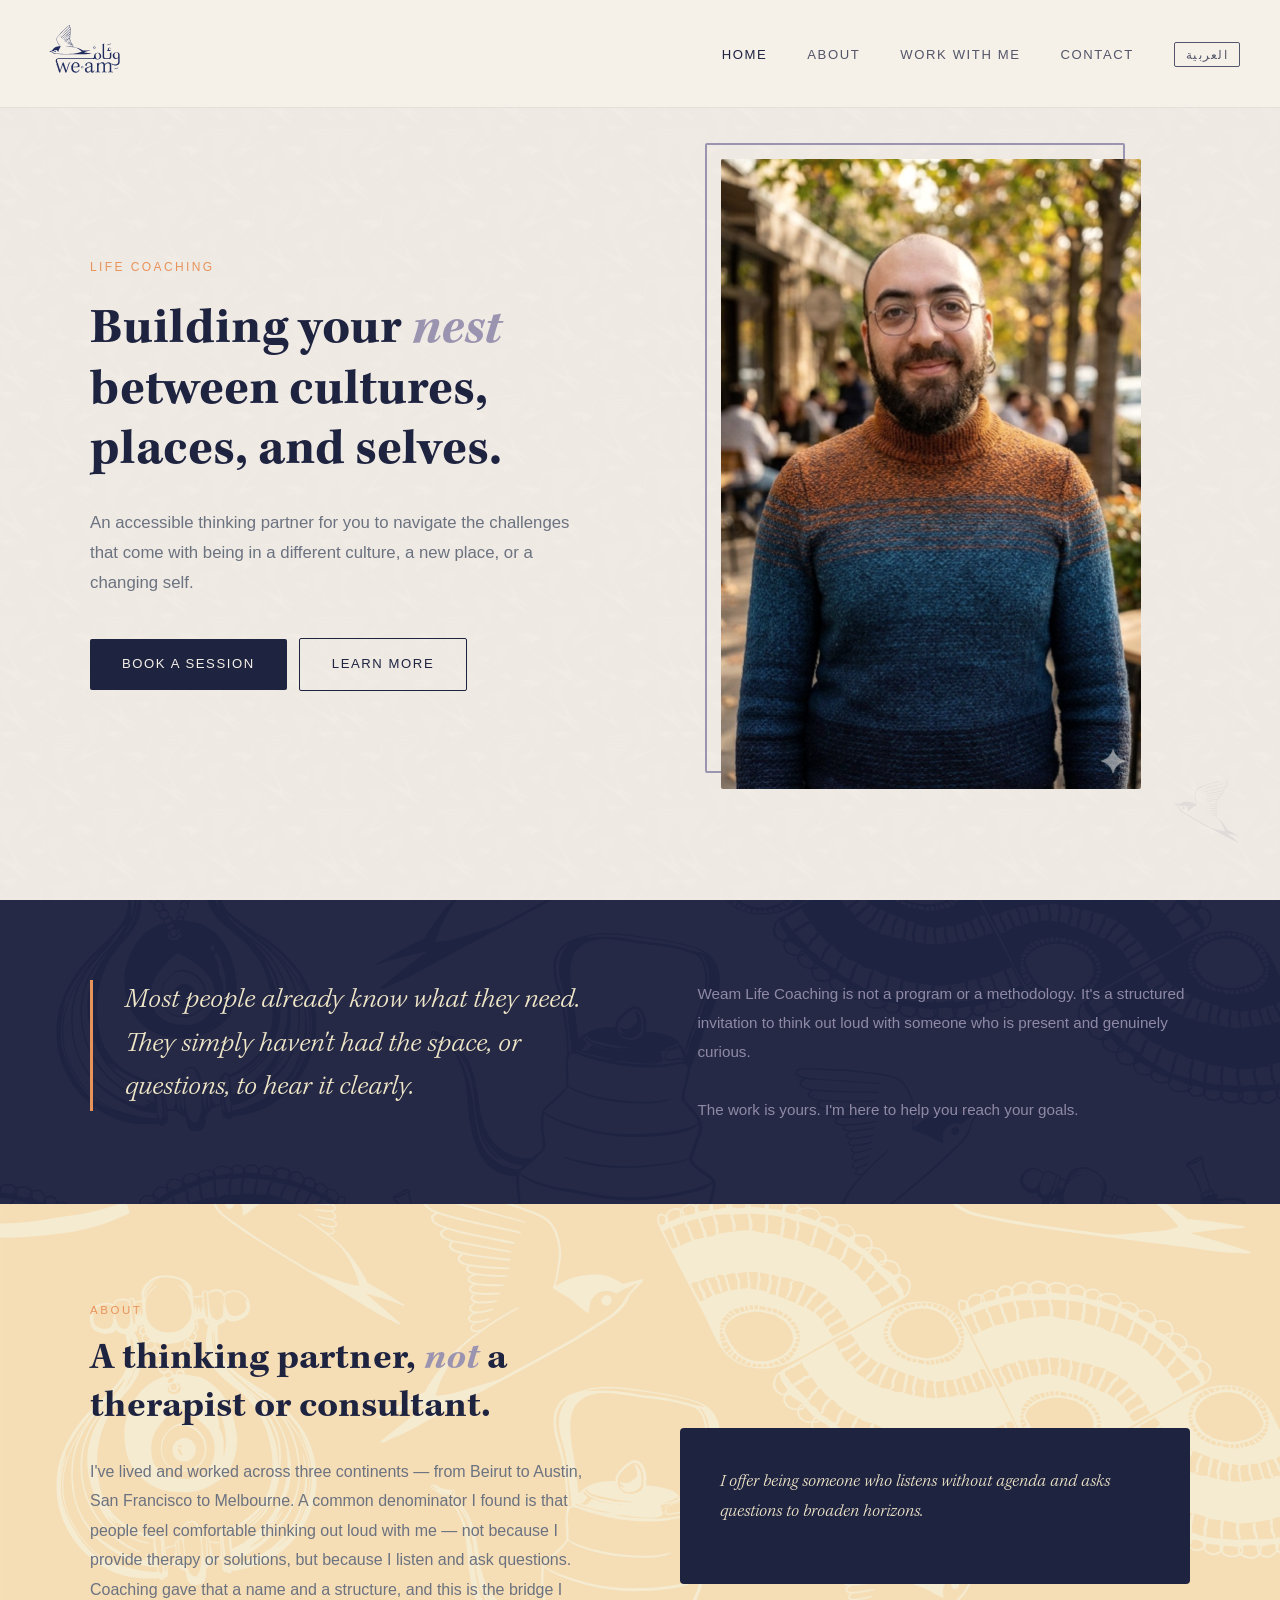
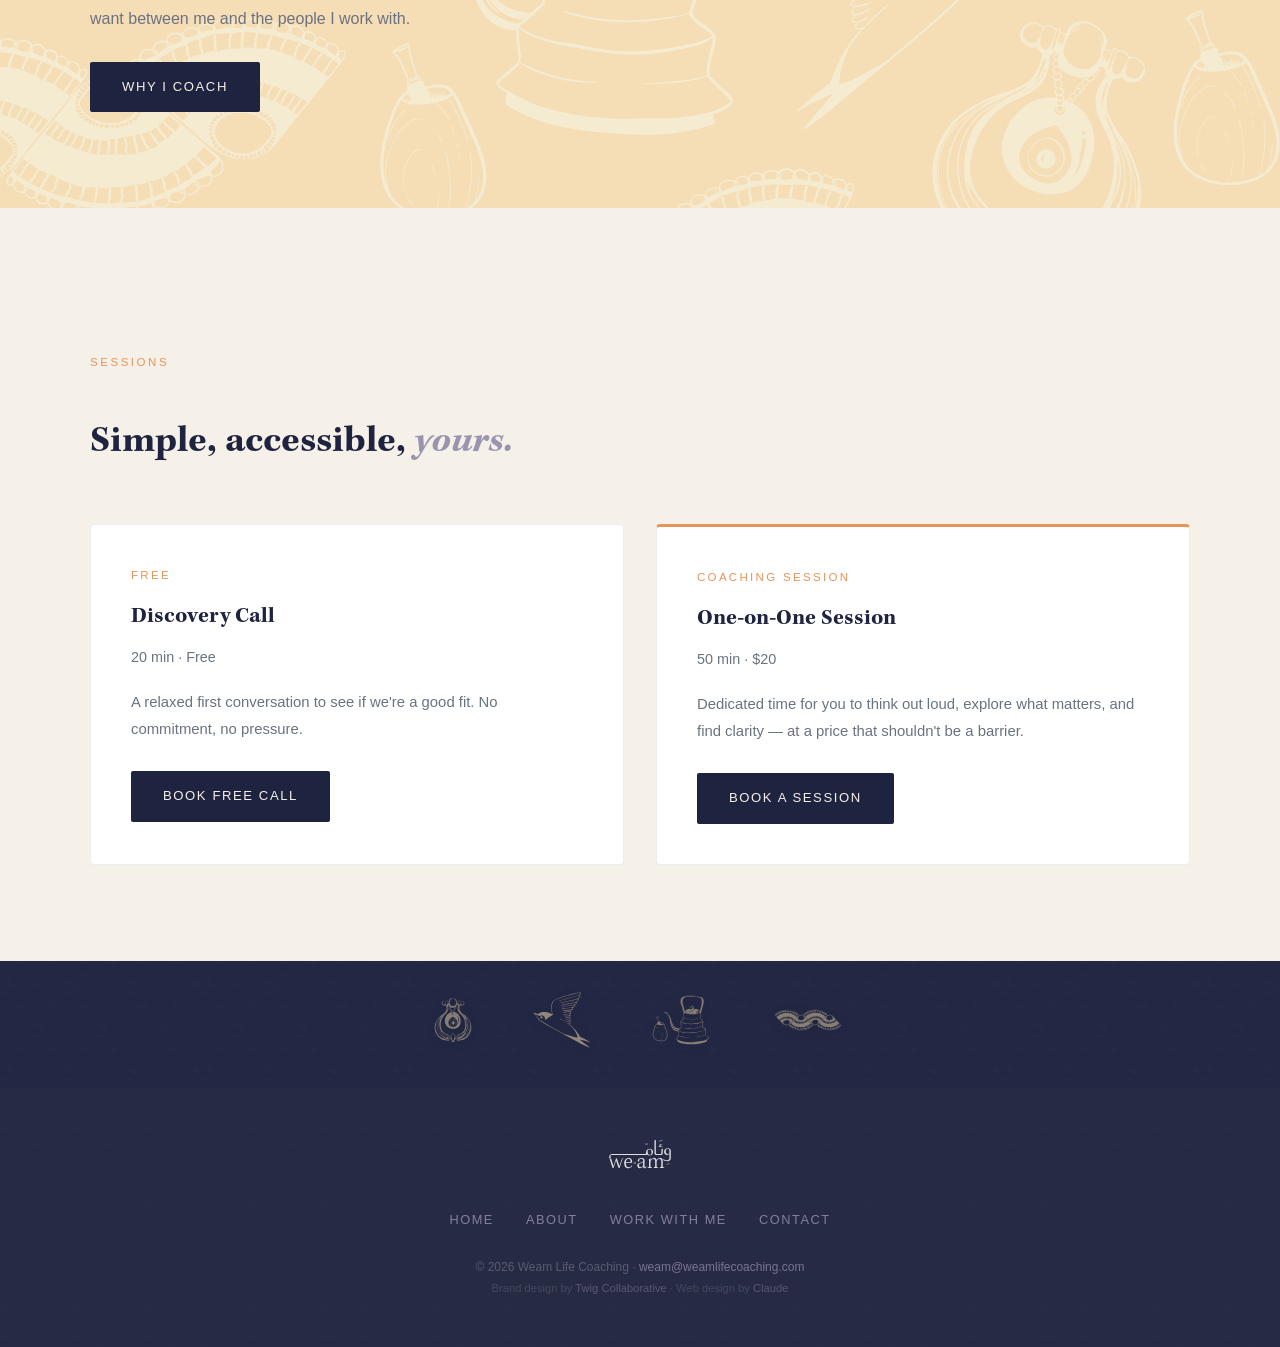
==== index.html @ 64ffa63b "Update index.html" ====
<!DOCTYPE html>
<html lang="en">
<head>
  <meta charset="UTF-8" />
  <meta name="viewport" content="width=device-width, initial-scale=1.0" />
  <title>Weam Life Coaching — وِئَام للتّدريب الحياتي</title>
  <meta name="description" content="An accessible thinking partner for people reaching within for home and harmony — between cultures, places, and selves." />
  <link rel="stylesheet" href="style.css" />
  <link rel="icon" type="image/svg+xml" href="assets/Logo_Mark_Light.svg">
</head>
<body>

<nav>
  <a class="nav-logo" href="index.html">
    <img src="assets/Primary_Logo_Dark.svg" alt="Weam Life Coaching" style="height:60px;">
  </a>
  <ul class="nav-links" id="navLinks">
    <li><a href="index.html" class="active"><span data-en>Home</span><span data-ar>الرئيسية</span></a></li>
    <li><a href="about.html"><span data-en>About</span><span data-ar>عني</span></a></li>
    <li><a href="work-with-me.html"><span data-en>Work With Me</span><span data-ar>اشتغل معي</span></a></li>
    <li><a href="contact.html"><span data-en>Contact</span><span data-ar>تواصل</span></a></li>
    <li><button class="lang-toggle" id="langToggle">العربية</button></li>
  </ul>
  <button class="hamburger" id="hamburger" aria-label="Menu">
    <span></span><span></span><span></span>
  </button>
</nav>

<!-- HERO -->
<section class="hero" style="position:relative;">
  <div style="position:absolute;inset:0;background-image:url('assets/Swallow_Pattern.svg');background-size:340px;background-repeat:repeat;opacity:0.045;pointer-events:none;z-index:0;"></div>
  <div class="hero-inner" style="position:relative;z-index:1;">
    <div class="hero-text">
      <p class="hero-eyebrow fade-up"><span data-en>Life Coaching</span><span data-ar>تدريب حياتي</span></p>
      <h1 class="hero-title fade-up">
        <span data-en>Building your <em>nest</em><br>between cultures,<br>places, and selves.</span>
        <span data-ar style="font-family:'GE Elegant',serif;line-height:1.5;">لتلاقي <em>حالك</em><br>ضمن ثقافة جديدة،<br>مكان جديد، أو تشكيل<br>داخلي جديد.</span>
      </h1>
      <p class="hero-tagline fade-up">
        <span data-en>An accessible thinking partner for you to navigate the challenges that come with being in a different culture, a new place, or a changing self.</span>
        <span data-ar style="font-family:'GE Elegant',serif;direction:rtl;">زميل تفكير قريب ومتاح كرمال توصل للإستقرار والإنسجام مع ثقافات، أماكن، أو تشكيلات مختلفة من حالك.</span>
      </p>
      <div class="fade-up">
        <div class="hero-btn-group">
          <a href="work-with-me.html" class="btn btn-primary"><span data-en>Book a Session</span><span data-ar>احجز جلسة</span></a>
          <a href="about.html" class="btn btn-secondary"><span data-en>Learn More</span><span data-ar>اعرف أكثر</span></a>
        </div>
      </div>
    </div>
    <div class="hero-image fade-up">
      <div class="hero-image-frame">
        <img src="images/weam.png" alt="Wiam Al Awar" />
      </div>
    </div>
  </div>
  <div class="hero-ornament"><img src="assets/Logo_Mark_Dark.svg" alt="" style="height:80px;opacity:0.12;"></div>
</section>

<!-- PHILOSOPHY -->
<section class="philosophy" style="position:relative;overflow:hidden;">
  <div style="position:absolute;inset:0;background-image:url('assets/Dark_Pattern.svg');background-size:cover;background-position:center;opacity:0.06;pointer-events:none;z-index:0;"></div>
  <div class="section-inner" style="position:relative;z-index:1;">
    <blockquote class="philosophy-quote" id="philQuote">
      <span data-en>Most people already know what they need. They simply haven't had the space, or questions, to hear it clearly.</span>
      <span data-ar class="philosophy-quote-ar" style="font-family:'GE Elegant',serif;">معظم الناس عارفين شو بدّن. بس ما لاقوا المساحة أو الأسئلة ليسمعوا حالن بوضوح.</span>
    </blockquote>
    <div class="philosophy-body">
      <p><span data-en>Weam Life Coaching is not a program or a methodology. It's a structured invitation to think out loud with someone who is present and genuinely curious.</span><span data-ar style="font-family:'GE Elegant',serif;direction:rtl;">وئام للتّدريب الحياتي مش برنامج معيّن أو منهجيّة. هو فرصة ودعوة منظّمة للتفكير بصوت عالي مع حدا حاضر وعندو فضول يستكشف معك.</span></p>
      <br>
      <p><span data-en>The work is yours. I'm here to help you reach your goals.</span><span data-ar style="font-family:'GE Elegant',serif;direction:rtl;">الشغل شغلك. انا بساعدك تحقّقو.</span></p>
    </div>
  </div>
</section>



<!-- ABOUT PREVIEW -->
<section class="about-preview" style="position:relative;overflow:hidden;"><div style="position:absolute;inset:0;background-image:url('assets/Light_Pattern.svg');background-size:cover;background-position:center;opacity:0.35;pointer-events:none;z-index:0;"></div>
  <div class="section-inner" style="position:relative;z-index:1;">
    <div>
      <span class="section-label"><span data-en>About</span><span data-ar>عنّي</span></span>
      <h2 class="section-title"><span data-en>A thinking partner, <em>not</em> a therapist or consultant.</span><span data-ar style="font-family:'GE Elegant',serif;">زميل تفكير، <em>مش</em> معالج ولا مستشار.</span></h2>
      <p class="section-body">
        <span data-en>I've lived and worked across three continents — from Beirut to Austin, San Francisco to Melbourne. A common denominator I found is that people feel comfortable thinking out loud with me — not because I provide therapy or solutions, but because I listen and ask questions. Coaching gave that a name and a structure, and this is the bridge I want between me and the people I work with.</span>
        <span data-ar style="font-family:'GE Elegant',serif;direction:rtl;">عشت واشتغلت على تلات قارّات — من بيروت لأوستن، ومن سان فرانسيسكو لملبورن. القاسم المشترك اللي لقيتو هو إنو الناس بترتاح تفكّر بصوت عالي معي — مش لأنّي بقدّم علاج أو حلول، بس لأنّي بسمع وبسأل أسئلة ممكن تساعد. التّدريب الحياتي أعطى لهيدا الشّي اسم وهيكل، وهيدا هو الجسر اللي بدّي يكون بيني وبين الناس اللي بشتغل معن.</span>
      </p>
      <br>
      <a href="about.html" class="btn btn-primary"><span data-en>Why I Coach</span><span data-ar>ليش صرت مدرّب حياة</span></a>
    </div>
    <div style="position:relative;">
      <div style="background:var(--ink);border-radius:4px;padding:2.5rem;color:var(--chalk);">
        <p style="font-family:'Kepler Std',serif;font-size:1.1rem;font-style:italic;color:var(--limestone);line-height:1.7;margin-bottom:1rem;">
          <span data-en>I offer being someone who listens without agenda and asks questions to broaden horizons.</span>
          <span data-ar style="font-family:'GE Elegant',serif;direction:rtl;">اللي بقدمو هو الإستماع بدون اجندة مع مجموعة أسئلة حتّى تساعد.</span>
        </p>
        
      </div>
    </div>
  </div>
</section>

<!-- SESSIONS PREVIEW -->
<section class="sessions-preview">
  <div class="section-inner">
    <span class="section-label" style="grid-column:1/-1"><span data-en>Sessions</span><span data-ar>الجلسات</span></span>
    <h2 class="section-title" style="grid-column:1/-1"><span data-en>Simple, accessible, <em>yours.</em></span><span data-ar style="font-family:'GE Elegant',serif;">بسيطة، متاحة، <em>إلك.</em></span></h2>
    <div class="session-card">
      <p class="session-card-label"><span data-en>Free</span><span data-ar>جلسة مجّانيّة</span></p>
      <h3 class="session-card-title"><span data-en>Discovery Call</span><span data-ar>مكالمة استكشاف</span></h3>
      <p class="session-card-price"><span data-en>20 min · Free</span><span data-ar>٢٠ دقيقة · مجّانيّة</span></p>
      <p class="session-card-body"><span data-en>A relaxed first conversation to see if we're a good fit. No commitment, no pressure.</span><span data-ar style="font-family:'GE Elegant',serif;direction:rtl;">لقاء أوّل خفيف لنشوف إذا كنّا متوافقين. من دون إلتزام، ولا ضغط.</span></p>
      <a href="https://calendly.com/weamlifecoaching/discovery-call" target="_blank" class="btn btn-primary"><span data-en>Book Free Call</span><span data-ar>احجز مجاناً</span></a>
    </div>
    <div class="session-card" style="border-top:3px solid var(--orange);">
      <p class="session-card-label"><span data-en>Coaching Session</span><span data-ar>جلسة تدريب</span></p>
      <h3 class="session-card-title"><span data-en>One-on-One Session</span><span data-ar>جلسة فرديّة</span></h3>
      <p class="session-card-price"><span data-en>50 min · $20</span><span data-ar>٥٠ دقيقة · ٢٠ دولار</span></p>
      <p class="session-card-body"><span data-en>Dedicated time for you to think out loud, explore what matters, and find clarity — at a price that shouldn't be a barrier.</span><span data-ar style="font-family:'GE Elegant',serif;direction:rtl;">هيدا وقت مخصّص لإلك لتفكّر بصوت عالي وتستكشف وتلاقي الوضوح — بسعر مقبول.</span></p>
      <a href="https://calendly.com/weamlifecoaching/coaching-session" target="_blank" class="btn btn-primary"><span data-en>Book a Session</span><span data-ar>احجز جلسة</span></a>
    </div>
  </div>
</section>

<!-- FOOTER -->
<!-- BRAND ASSETS STRIP -->
<section style="background:var(--ink);padding:1.5rem 2.5rem;overflow:hidden;position:relative;">
  <div style="position:absolute;inset:0;background-image:url('assets/Swallow_Pattern.svg');background-size:200px;background-repeat:repeat;opacity:0.06;pointer-events:none;"></div>
  <div style="max-width:var(--max-width);margin:0 auto;position:relative;z-index:1;">

    <div style="display:flex;justify-content:center;align-items:center;gap:3rem;flex-wrap:wrap;">
      <div style="text-align:center;">
        <img src="assets/Evil_Eye_Light.svg" alt="Evil Eye" style="height:60px;opacity:0.45;filter:drop-shadow(0 2px 8px rgba(0,0,0,0.2));">
        
      </div>
      <div style="text-align:center;">
        <img src="assets/Logo_Mark_Light.svg" alt="Swallow" style="height:70px;opacity:0.5;filter:drop-shadow(0 2px 8px rgba(0,0,0,0.2));">
        
      </div>
      <div style="text-align:center;">
        <img src="assets/Matte_Light.svg" alt="Matte" style="height:60px;opacity:0.45;filter:drop-shadow(0 2px 8px rgba(0,0,0,0.2));">
        
      </div>
      <div style="text-align:center;">
        <img src="assets/Dantelle_Light.svg" alt="Dantelle" style="height:44px;opacity:0.45;filter:drop-shadow(0 2px 8px rgba(0,0,0,0.2));">
        
      </div>
    </div>
  </div>
</section>

<footer style="position:relative;overflow:hidden;"><div style="position:absolute;inset:0;background-image:url('assets/Matte_Pattern.svg');background-size:180px;background-repeat:repeat;opacity:0.04;pointer-events:none;z-index:0;"></div><div style="position:relative;z-index:1;display:contents;">
  <div class="footer-logo">
    <img src="assets/Secondary_Logo_Light.svg" alt="Weam Life Coaching" style="height:36px;">
  </div>
  <ul class="footer-links">
    <li><a href="index.html"><span data-en>Home</span><span data-ar>الرئيسية</span></a></li>
    <li><a href="about.html"><span data-en>About</span><span data-ar>عني</span></a></li>
    <li><a href="work-with-me.html"><span data-en>Work With Me</span><span data-ar>اشتغل معي</span></a></li>
    <li><a href="contact.html"><span data-en>Contact</span><span data-ar>تواصل</span></a></li>
  </ul>
  <p class="footer-copy">© 2026 Weam Life Coaching · <a href="mailto:weam@weamlifecoaching.com" style="color:var(--lavender);text-decoration:none;">weam@weamlifecoaching.com</a>
  <br><span style="font-size:0.7rem;opacity:0.6;">Brand design by <a href="https://www.twigcollaborative.com/" target="_blank" style="color:var(--lavender);text-decoration:none;">Twig Collaborative</a> · Web design by <a href="https://claude.ai" target="_blank" style="color:var(--lavender);text-decoration:none;">Claude</a></span></p>
</footer>

<script src="script.js"></script>
</body>
</html>
---- style.css ----
/* ============================================================
   WEAM LIFECOACHING — Global Stylesheet
   Colours: Mountain Chalk #F5F0E8 | Midnight Ink #1E2340
             Limestone Glare #F0E6C8 | Dry Lavender #9B94B0
             Basalt Dust #6B7280 | Orange Peel Wash #E8935A
   Fonts: Playfair Display (primary) | IBM Plex Sans (secondary)
          Amiri (Arabic)
   ============================================================ */

/* ── LOCAL FONTS ── */
@font-face {
  font-family: 'Kepler Std';
  src: url('fonts/KeplerStdLight.otf') format('opentype');
  font-weight: 300;
  font-style: normal;
}
@font-face {
  font-family: 'Kepler Std';
  src: url('fonts/KeplerStdLightIt.otf') format('opentype');
  font-weight: 300;
  font-style: italic;
}
@font-face {
  font-family: 'Kepler Std';
  src: url('fonts/KeplerStdDisp.otf') format('opentype');
  font-weight: 400;
  font-style: normal;
}
@font-face {
  font-family: 'Kepler Std';
  src: url('fonts/KeplerStdItalic.otf') format('opentype');
  font-weight: 400;
  font-style: italic;
}
@font-face {
  font-family: 'Kepler Std';
  src: url('fonts/KeplerStdBold.otf') format('opentype');
  font-weight: 700;
  font-style: normal;
}
@font-face {
  font-family: 'Kepler Std';
  src: url('fonts/KeplerStdBoldIt.otf') format('opentype');
  font-weight: 700;
  font-style: italic;
}
@font-face {
  font-family: 'Kepler Std';
  src: url('fonts/KeplerStdBlack.otf') format('opentype');
  font-weight: 900;
  font-style: normal;
}
@font-face {
  font-family: 'Kepler Std';
  src: url('fonts/KeplerStdBlackIt.otf') format('opentype');
  font-weight: 900;
  font-style: italic;
}
@font-face {
  font-family: 'GE Elegant';
  src: url('fonts/GEElegant.otf') format('opentype');
  font-weight: 400;
  font-style: normal;
}
@font-face {
  font-family: 'GE Elegant';
  src: url('fonts/GEElegant-Italic.otf') format('opentype');
  font-weight: 400;
  font-style: italic;
}
@font-face {
  font-family: 'GE Elegant';
  src: url('fonts/GEElegantMedium-Medium.otf') format('opentype');
  font-weight: 500;
  font-style: normal;
}
@font-face {
  font-family: 'GE Elegant';
  src: url('fonts/GE_Elegant_Bold.ttf') format('truetype');
  font-weight: 700;
  font-style: normal;
}
/* IBM Plex Sans from Google as secondary (no local file needed) */
@import url('https://fonts.googleapis.com/css2?family=IBM+Plex+Sans:wght@300;400;500&display=swap');

:root {
  --chalk:    #F5F0E8;
  --ink:      #1E2340;
  --limestone:#F0E6C8;
  --lavender: #9B94B0;
  --basalt:   #6B7280;
  --orange:   #E8935A;
  --white:    #FFFFFF;

  --font-primary: 'Kepler Std', Georgia, serif;
  --font-secondary: 'IBM Plex Sans', sans-serif;
  --font-arabic: 'GE Elegant', serif;

  --max-width: 1100px;
  --section-pad: 6rem 2rem;
}

*, *::before, *::after { box-sizing: border-box; margin: 0; padding: 0; }

html { scroll-behavior: smooth; }

body {
  background: var(--chalk);
  color: var(--ink);
  font-family: var(--font-secondary);
  font-weight: 300;
  line-height: 1.75;
  font-size: 1rem;
}

/* ── LANGUAGE TOGGLE ── */
body.ar { direction: rtl; }
body.ar .font-display { font-family: var(--font-arabic); }
body.ar p, body.ar li, body.ar label { font-family: var(--font-arabic); font-size: 1.05rem; }

[data-en], [data-ar] { display: inline; }
body.ar [data-en] { display: none; }
body:not(.ar) [data-ar] { display: none; }

/* ── NAV ── */
nav {
  position: fixed; top: 0; left: 0; right: 0; z-index: 100;
  display: flex; align-items: center; justify-content: space-between;
  padding: 1.2rem 2.5rem;
  background: var(--chalk);
  border-bottom: 1px solid rgba(30,35,64,0.08);
}

.nav-logo img { height: 38px; }

.nav-links {
  display: flex; gap: 2.5rem; list-style: none;
  align-items: center;
}

.nav-links a {
  font-family: var(--font-secondary);
  font-size: 0.82rem;
  font-weight: 500;
  letter-spacing: 0.12em;
  text-transform: uppercase;
  color: var(--ink);
  text-decoration: none;
  opacity: 0.75;
  transition: opacity 0.2s;
}
.nav-links a:hover, .nav-links a.active { opacity: 1; }

.lang-toggle {
  background: none; border: 1.5px solid var(--ink);
  border-radius: 2px; padding: 0.25rem 0.7rem;
  font-family: var(--font-secondary); font-size: 0.78rem;
  font-weight: 500; letter-spacing: 0.1em; text-transform: uppercase;
  color: var(--ink); cursor: pointer; opacity: 0.75;
  transition: all 0.2s;
}
.lang-toggle:hover { opacity: 1; background: var(--ink); color: var(--chalk); }

.hamburger { display: none; flex-direction: column; gap: 5px; cursor: pointer; background: none; border: none; }
.hamburger span { display: block; width: 24px; height: 1.5px; background: var(--ink); transition: all 0.3s; }

/* ── HERO ── */
.hero {
  min-height: 100vh;
  display: flex; align-items: center;
  padding: 8rem 2.5rem 5rem;
  position: relative; overflow: hidden;
}

.hero-inner {
  max-width: var(--max-width);
  margin: 0 auto; width: 100%;
  display: grid; grid-template-columns: 1fr 1fr;
  gap: 4rem; align-items: center;
}

.hero-text { }

.hero-eyebrow {
  font-family: var(--font-secondary);
  font-size: 0.75rem; font-weight: 500;
  letter-spacing: 0.2em; text-transform: uppercase;
  color: var(--orange); margin-bottom: 1.5rem;
}

.hero-title {
  font-family: var(--font-primary);
  font-size: clamp(2.4rem, 4vw, 3.6rem);
  font-weight: 700; line-height: 1.18;
  color: var(--ink); margin-bottom: 1.5rem;
}

.hero-title em { font-style: italic; color: var(--lavender); }

.hero-tagline {
  font-family: var(--font-secondary);
  font-size: 1.05rem; font-weight: 300;
  color: var(--basalt); line-height: 1.8;
  max-width: 480px; margin-bottom: 2.5rem;
}

.hero-arabic {
  font-family: var(--font-arabic);
  font-size: 1.1rem; color: var(--lavender);
  margin-bottom: 2.5rem; direction: rtl;
}

.btn {
  display: inline-block;
  padding: 0.85rem 2rem;
  font-family: var(--font-secondary);
  font-size: 0.82rem; font-weight: 500;
  letter-spacing: 0.12em; text-transform: uppercase;
  text-decoration: none; border-radius: 2px;
  transition: all 0.25s; cursor: pointer; border: none;
}

.btn-primary {
  background: var(--ink); color: var(--chalk);
}
.btn-primary:hover { background: var(--orange); color: var(--white); }

.btn-secondary {
  background: transparent; color: var(--ink);
  border: 1.5px solid var(--ink); margin-left: 1rem;
}
.btn-secondary:hover { background: var(--ink); color: var(--chalk); }

.hero-image {
  position: relative;
}

.hero-image-frame {
  position: relative;
  width: 100%; max-width: 420px; margin: 0 auto;
}

.hero-image-frame::before {
  content: '';
  position: absolute; top: -16px; left: -16px;
  width: 100%; height: 100%;
  border: 2px solid var(--lavender);
  border-radius: 2px; z-index: 0;
}

.hero-image-frame img {
  position: relative; z-index: 1;
  width: 100%; border-radius: 2px;
  display: block;
  filter: sepia(8%) saturate(90%);
}

.hero-ornament {
  position: absolute; bottom: 2rem; right: 2rem;
  font-family: var(--font-arabic); font-size: 5rem;
  color: var(--limestone); opacity: 0.6; z-index: 0;
  line-height: 1;
}

/* ── SECTION COMMONS ── */
section { padding: var(--section-pad); }

.section-inner {
  max-width: var(--max-width);
  margin: 0 auto; width: 100%;
}

.section-label {
  font-family: var(--font-secondary);
  font-size: 0.72rem; font-weight: 500;
  letter-spacing: 0.22em; text-transform: uppercase;
  color: var(--orange); margin-bottom: 1rem;
  display: block;
}

.section-title {
  font-family: var(--font-primary);
  font-size: clamp(1.8rem, 3vw, 2.6rem);
  font-weight: 700; line-height: 1.25;
  color: var(--ink); margin-bottom: 1.5rem;
}

.section-title em { font-style: italic; color: var(--lavender); }

.section-body {
  font-size: 1rem; line-height: 1.85;
  color: var(--basalt); max-width: 620px;
}

/* ── PHILOSOPHY STRIP ── */
.philosophy {
  background: var(--ink); color: var(--chalk);
  padding: 5rem 2.5rem;
}

.philosophy .section-inner {
  display: flex; gap: 5rem; align-items: flex-start;
}

.philosophy-quote {
  flex: 1;
  font-family: var(--font-primary);
  font-size: clamp(1.3rem, 2.2vw, 1.9rem);
  font-style: italic; line-height: 1.55;
  color: var(--limestone);
  border-left: 3px solid var(--orange);
  padding-left: 2rem;
}

.philosophy-quote-ar {
  font-family: var(--font-arabic);
  font-size: clamp(1.2rem, 2vw, 1.7rem);
  font-style: normal; line-height: 1.7;
  direction: rtl; text-align: right;
  border-left: none; border-right: 3px solid var(--orange);
  padding-left: 0; padding-right: 2rem;
}

.philosophy-body {
  flex: 1;
  font-size: 0.95rem; line-height: 1.9;
  color: var(--lavender); opacity: 0.9;
}

/* ── ABOUT PREVIEW (homepage) ── */
.about-preview {
  background: var(--limestone);
}

.about-preview .section-inner {
  display: grid; grid-template-columns: 1fr 1fr;
  gap: 5rem; align-items: center;
}

.about-preview-text .section-body { margin-bottom: 2rem; }

/* ── SESSIONS PREVIEW ── */
.sessions-preview .section-inner {
  display: grid; grid-template-columns: repeat(2, 1fr);
  gap: 2rem; margin-top: 3rem;
}

.sessions-preview > .section-inner > .section-title {
  grid-column: 1 / -1;
}

.session-card {
  background: var(--white);
  border: 1px solid rgba(30,35,64,0.08);
  border-radius: 4px; padding: 2.5rem;
  transition: transform 0.25s, box-shadow 0.25s;
}
.session-card:hover {
  transform: translateY(-4px);
  box-shadow: 0 12px 40px rgba(30,35,64,0.08);
}

.session-card-label {
  font-family: var(--font-secondary);
  font-size: 0.72rem; font-weight: 500;
  letter-spacing: 0.2em; text-transform: uppercase;
  color: var(--orange); margin-bottom: 0.75rem;
}

.session-card-title {
  font-family: var(--font-primary);
  font-size: 1.4rem; font-weight: 700;
  color: var(--ink); margin-bottom: 0.5rem;
}

.session-card-price {
  font-size: 0.9rem; color: var(--basalt);
  margin-bottom: 1.2rem;
}

.session-card-body {
  font-size: 0.93rem; line-height: 1.8;
  color: var(--basalt); margin-bottom: 1.8rem;
}

/* ── FOOTER ── */
footer {
  background: var(--ink); color: var(--chalk);
  padding: 3rem 2.5rem;
  display: flex; flex-direction: column;
  align-items: center; gap: 1.5rem; text-align: center;
}

footer .footer-logo img { height: 32px; filter: brightness(0) invert(1); opacity: 0.85; }

.footer-links { display: flex; gap: 2rem; list-style: none; }
.footer-links a {
  font-size: 0.8rem; letter-spacing: 0.12em; text-transform: uppercase;
  color: var(--lavender); text-decoration: none; opacity: 0.8;
  transition: opacity 0.2s;
}
.footer-links a:hover { opacity: 1; color: var(--chalk); }

.footer-copy {
  font-size: 0.75rem; color: var(--basalt); opacity: 0.7;
}

/* ── INNER PAGE HERO ── */
.page-hero {
  padding: 10rem 2.5rem 5rem;
  background: var(--ink); color: var(--chalk);
  text-align: center;
}

.page-hero .section-label { color: var(--orange); }

.page-hero .section-title {
  color: var(--chalk); font-size: clamp(2rem, 4vw, 3.2rem);
  max-width: 680px; margin: 0 auto 1rem;
}

.page-hero .section-body {
  color: var(--lavender); margin: 0 auto; text-align: center;
}

/* ── ABOUT PAGE ── */
.about-bio {
  background: var(--chalk);
}

.about-bio .section-inner {
  display: grid; grid-template-columns: 340px 1fr;
  gap: 5rem; align-items: start;
}

.about-bio-image { position: relative; }

.about-bio-image::before {
  content: '';
  position: absolute; top: -12px; left: -12px;
  width: 100%; height: 100%;
  border: 2px solid var(--lavender); border-radius: 2px;
}

.about-bio-image img {
  width: 100%; border-radius: 2px; display: block;
  filter: sepia(8%) saturate(90%);
  position: relative; z-index: 1;
}

.about-bio-text p { margin-bottom: 1.4rem; color: var(--basalt); line-height: 1.9; }
.about-bio-text p:last-child { margin-bottom: 0; }

.about-values { background: var(--limestone); }

.values-grid {
  display: grid; grid-template-columns: repeat(3, 1fr);
  gap: 2rem; margin-top: 3rem;
}

.value-item { padding: 2rem 0; border-top: 2px solid var(--orange); }

.value-title {
  font-family: var(--font-primary); font-weight: 700;
  font-size: 1.1rem; color: var(--ink); margin-bottom: 0.5rem;
}

.value-body { font-size: 0.92rem; line-height: 1.8; color: var(--basalt); }

/* ── WORK WITH ME PAGE ── */
.sessions-full { background: var(--chalk); }

.sessions-grid {
  display: grid; grid-template-columns: repeat(2, 1fr);
  gap: 2rem; margin-top: 3rem;
}

.session-full-card {
  background: var(--white); border-radius: 4px;
  border: 1px solid rgba(30,35,64,0.08);
  padding: 3rem; transition: transform 0.25s, box-shadow 0.25s;
}
.session-full-card:hover {
  transform: translateY(-4px);
  box-shadow: 0 12px 40px rgba(30,35,64,0.08);
}

.session-full-card.featured { background: var(--ink); color: var(--chalk); }
.session-full-card.featured .session-card-title { color: var(--chalk); }
.session-full-card.featured .session-card-price { color: var(--lavender); }
.session-full-card.featured .session-card-body { color: var(--lavender); }

.what-to-expect { background: var(--limestone); }

.expect-list {
  list-style: none; margin-top: 2rem;
  display: grid; grid-template-columns: 1fr 1fr; gap: 1.5rem;
}

.expect-list li {
  padding: 1.5rem;
  background: var(--white); border-radius: 4px;
  font-size: 0.94rem; line-height: 1.8; color: var(--basalt);
  border-left: 3px solid var(--orange);
  padding-left: 1.5rem;
}

/* ── CONTACT PAGE ── */
.contact-section { background: var(--chalk); }

.contact-grid {
  display: grid; grid-template-columns: 1fr 1fr;
  gap: 5rem; margin-top: 3rem; align-items: start;
}

.contact-info-item {
  display: flex; flex-direction: column;
  gap: 0.3rem; margin-bottom: 2rem;
}

.contact-info-label {
  font-family: var(--font-secondary);
  font-size: 0.72rem; font-weight: 500;
  letter-spacing: 0.18em; text-transform: uppercase;
  color: var(--orange);
}

.contact-info-value {
  font-size: 1rem; color: var(--ink);
}

.contact-info-value a {
  color: var(--ink); text-decoration: none;
  border-bottom: 1px solid var(--lavender);
  transition: border-color 0.2s;
}
.contact-info-value a:hover { border-color: var(--orange); }

.contact-form { display: flex; flex-direction: column; gap: 1.2rem; }

.form-group { display: flex; flex-direction: column; gap: 0.4rem; }

.form-group label {
  font-size: 0.78rem; font-weight: 500;
  letter-spacing: 0.12em; text-transform: uppercase;
  color: var(--basalt);
}

.form-group input,
.form-group textarea,
.form-group select {
  padding: 0.85rem 1rem;
  border: 1.5px solid rgba(30,35,64,0.15);
  border-radius: 2px; background: var(--white);
  font-family: var(--font-secondary); font-size: 0.95rem;
  color: var(--ink); transition: border-color 0.2s;
  outline: none;
}

.form-group input:focus,
.form-group textarea:focus,
.form-group select:focus {
  border-color: var(--ink);
}

.form-group textarea { min-height: 140px; resize: vertical; }

/* ── DIVIDER ORNAMENT ── */
.ornament-divider {
  text-align: center; padding: 2rem 0;
  font-family: var(--font-arabic); font-size: 2rem;
  color: var(--lavender); opacity: 0.5;
  letter-spacing: 0.5rem;
}

/* ── ANIMATIONS ── */
.fade-up {
  opacity: 0; transform: translateY(24px);
  animation: fadeUp 0.7s ease forwards;
}
.fade-up:nth-child(2) { animation-delay: 0.15s; }
.fade-up:nth-child(3) { animation-delay: 0.3s; }
.fade-up:nth-child(4) { animation-delay: 0.45s; }

@keyframes fadeUp {
  to { opacity: 1; transform: translateY(0); }
}

/* ── RESPONSIVE ── */
@media (max-width: 900px) {
  .hero-inner,
  .about-preview .section-inner,
  .about-bio .section-inner,
  .contact-grid { grid-template-columns: 1fr; gap: 3rem; }

  .hero-image { order: -1; }
  .hero-image-frame { max-width: 300px; }

  .sessions-preview .section-inner,
  .sessions-grid,
  .expect-list,
  .values-grid { grid-template-columns: 1fr; }

  .philosophy .section-inner { flex-direction: column; gap: 2.5rem; }

  .nav-links { display: none; flex-direction: column; gap: 1.5rem;
    position: fixed; top: 0; left: 0; right: 0; bottom: 0;
    background: var(--chalk); align-items: center; justify-content: center;
    z-index: 99;
  }
  .nav-links.open { display: flex; }
  .hamburger { display: flex; z-index: 101; }
}

/* ── PATTERN & ILLUSTRATION UTILITIES ── */
.pattern-bg {
  position: relative;
  overflow: hidden;
}

.dantelle-divider {
  overflow: hidden;
  line-height: 0;
  padding: 0;
  margin: 0;
}

.dantelle-divider img {
  width: 100%;
  height: 36px;
  object-fit: cover;
  display: block;
}

/* Floating illustration accents */
.illustration-accent {
  pointer-events: none;
  user-select: none;
}

/* ── MOBILE HERO BUTTONS ── */
@media (max-width: 600px) {
  .hero-text .btn {
    display: block;
    width: 100%;
    text-align: center;
    margin-left: 0;
    margin-bottom: 0.75rem;
  }
  .hero-text .fade-up div {
    display: flex;
    flex-direction: column;
    gap: 0.75rem;
  }
  .btn-secondary {
    margin-left: 0;
  }
}

.hero-btn-group {
  display: flex;
  flex-wrap: wrap;
  gap: 0.75rem;
  align-items: center;
}

.hero-btn-group .btn-secondary {
  margin-left: 0;
}

@media (max-width: 480px) {
  .hero-btn-group {
    flex-direction: column;
  }
  .hero-btn-group .btn {
    width: 100%;
    text-align: center;
  }
}

/* ── EVIL EYE ACCENT ── */
.evil-eye-accent {
  text-align: center;
  margin-top: 1.25rem;
  padding-bottom: 0.5rem;
}

@media (max-width: 900px) {
  /* Hide on mobile — too conspicuous and layout breaks */
  .evil-eye-accent {
    display: none;
  }
}

/* ── ABOUT PAGE: fix grid so Evil Eye div doesn't push text ── */
.about-bio .section-inner {
  align-items: start;
}

/* Left column (image + evil eye) should not stretch to push text */
.about-bio .section-inner > div:first-child {
  display: flex;
  flex-direction: column;
  align-items: stretch;
}

/* ── CONTACT EVIL EYE — right-aligned in Arabic ── */
body.ar .evil-eye-contact {
  text-align: right;
}

body.ar #evil-eye-contact {
  text-align: right !important;
}

/* ── PHILOSOPHY QUOTE — RTL border fix ── */
body.ar .philosophy-quote {
  border-left: none;
  border-right: none;
  padding-left: 0;
}

body.ar .philosophy-quote-ar {
  display: block;
  border-right: 3px solid var(--orange);
  border-left: none;
  padding-right: 2rem;
  padding-left: 0;
}
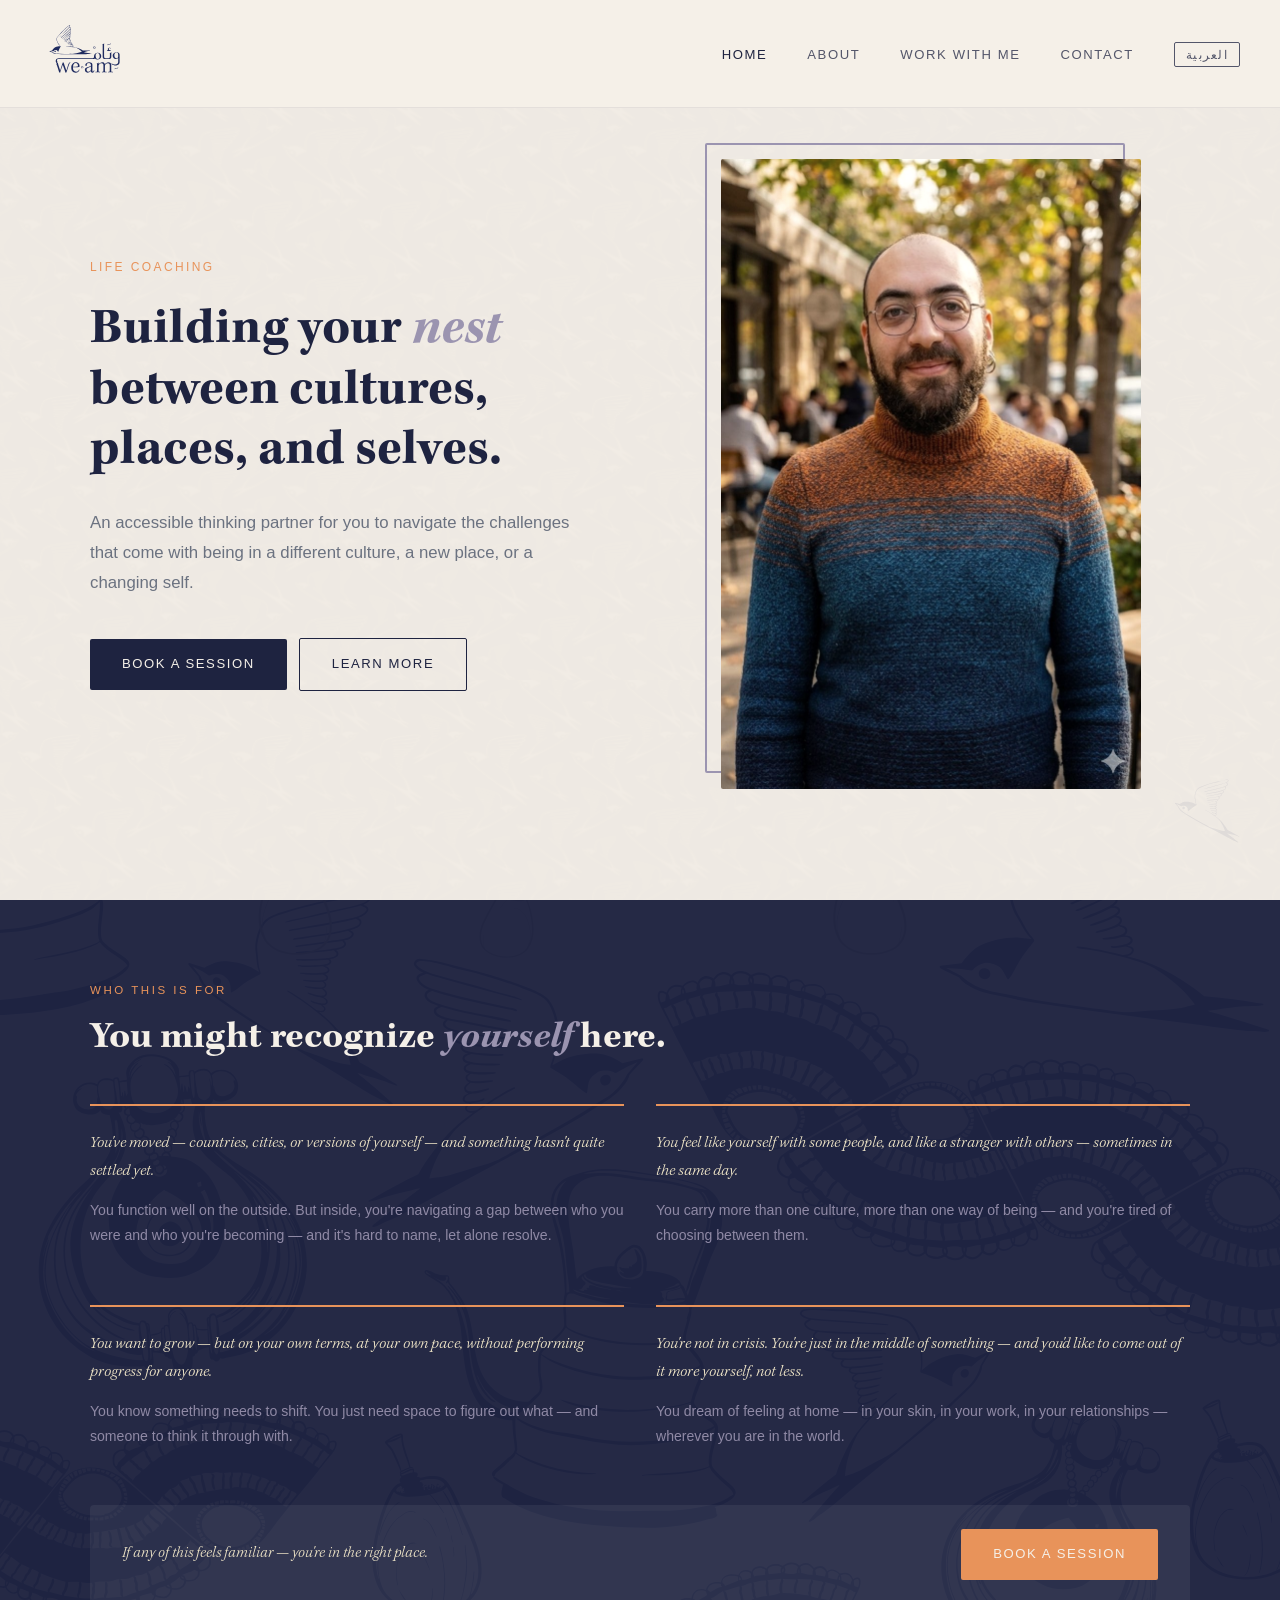
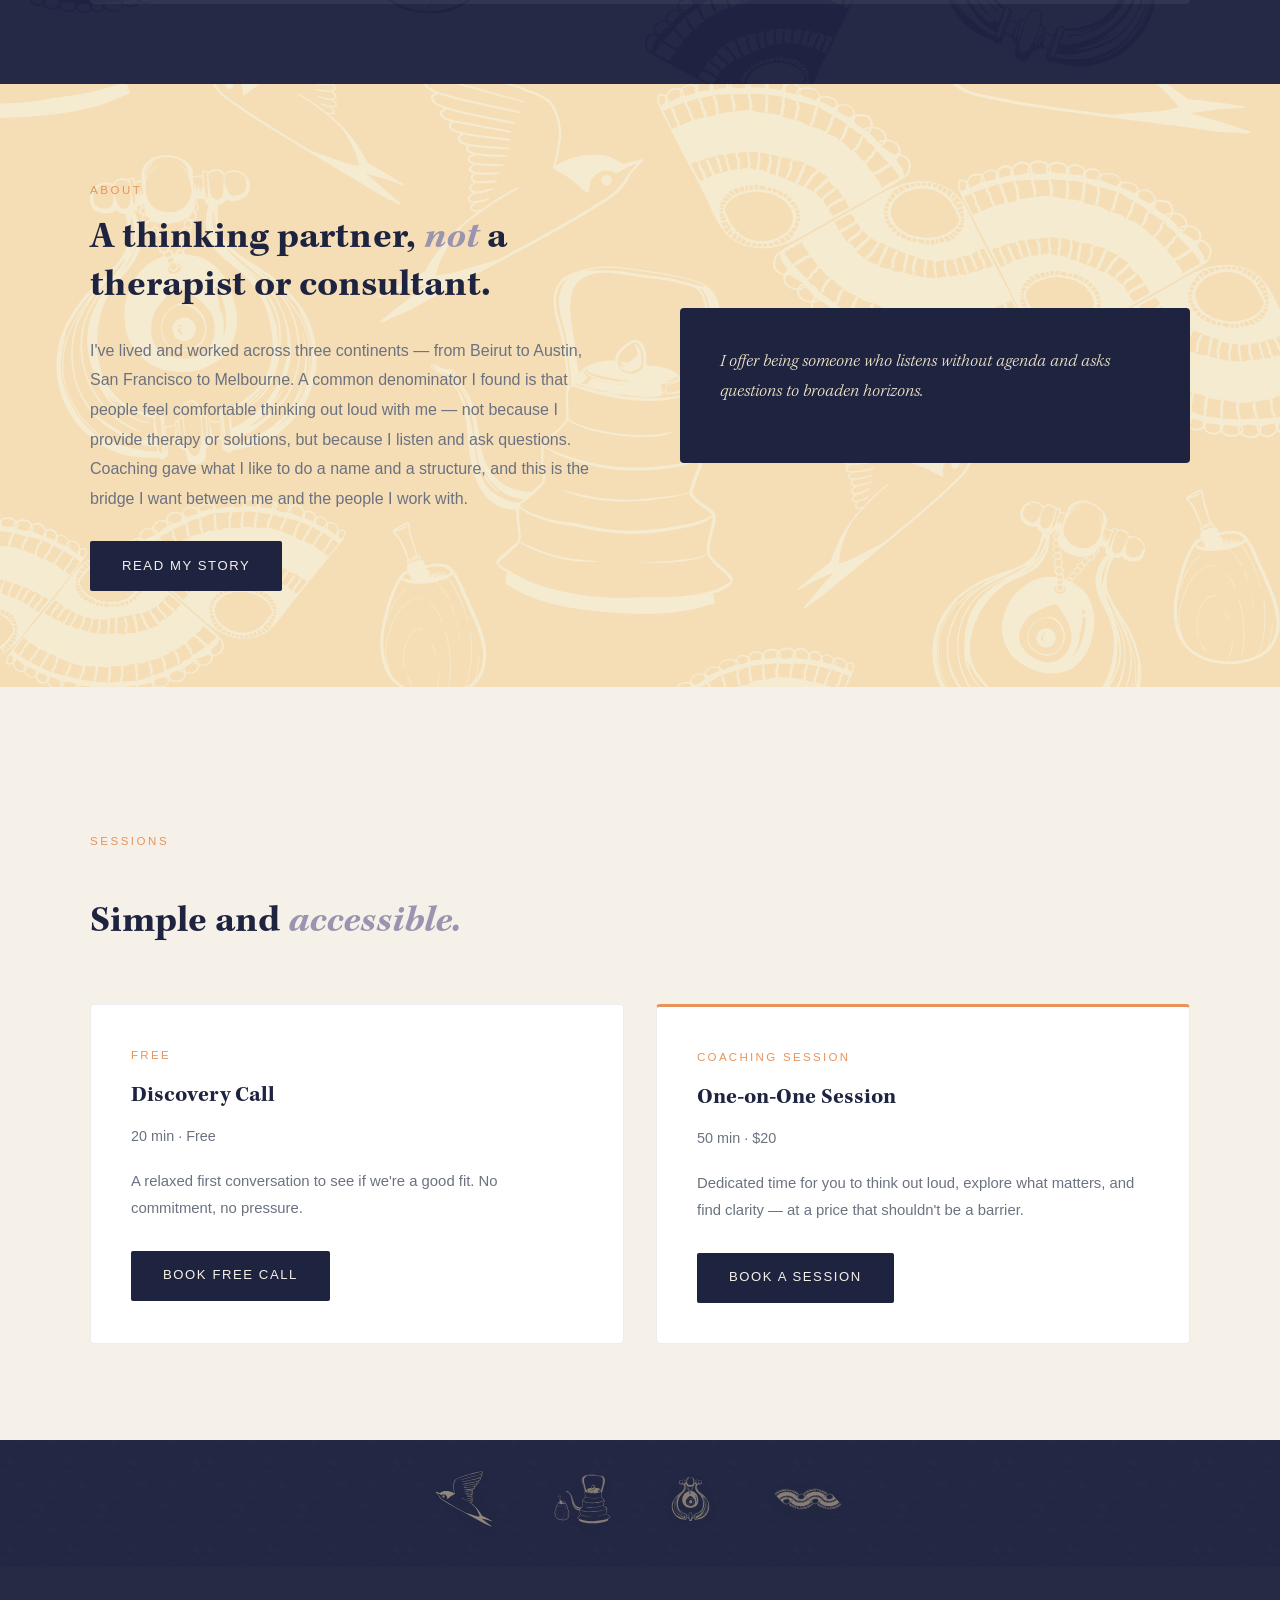
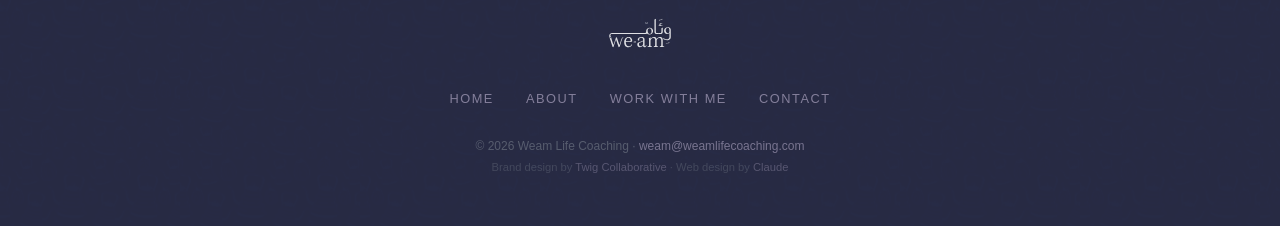
==== commit 8e63e52a: "Add files via upload" ====
--- a/index.html
+++ b/index.html
@@ -3,7 +3,7 @@
 <head>
   <meta charset="UTF-8" />
   <meta name="viewport" content="width=device-width, initial-scale=1.0" />
-  <title>Weam Life Coaching — وِئَام للتّدريب الحياتي</title>
+  <title>Weam Life Coaching — وئام للتّدريب الحياتي</title>
   <meta name="description" content="An accessible thinking partner for people reaching within for home and harmony — between cultures, places, and selves." />
   <link rel="stylesheet" href="style.css" />
   <link rel="icon" type="image/svg+xml" href="assets/Logo_Mark_Light.svg">
@@ -60,16 +60,67 @@
 <section class="philosophy" style="position:relative;overflow:hidden;">
   <div style="position:absolute;inset:0;background-image:url('assets/Dark_Pattern.svg');background-size:cover;background-position:center;opacity:0.06;pointer-events:none;z-index:0;"></div>
   <div class="section-inner" style="position:relative;z-index:1;">
-    <blockquote class="philosophy-quote" id="philQuote">
-      <span data-en>Most people already know what they need. They simply haven't had the space, or questions, to hear it clearly.</span>
-      <span data-ar class="philosophy-quote-ar" style="font-family:'GE Elegant',serif;">معظم الناس عارفين شو بدّن. بس ما لاقوا المساحة أو الأسئلة ليسمعوا حالن بوضوح.</span>
-    </blockquote>
-    <div class="philosophy-body">
-      <p><span data-en>Weam Life Coaching is not a program or a methodology. It's a structured invitation to think out loud with someone who is present and genuinely curious.</span><span data-ar style="font-family:'GE Elegant',serif;direction:rtl;">وئام للتّدريب الحياتي مش برنامج معيّن أو منهجيّة. هو فرصة ودعوة منظّمة للتفكير بصوت عالي مع حدا حاضر وعندو فضول يستكشف معك.</span></p>
-      <br>
-      <p><span data-en>The work is yours. I'm here to help you reach your goals.</span><span data-ar style="font-family:'GE Elegant',serif;direction:rtl;">الشغل شغلك. انا بساعدك تحقّقو.</span></p>
-    </div>
-  </div>
+    <div style="width:100%;">
+      <span style="font-family:var(--font-secondary);font-size:0.72rem;font-weight:500;letter-spacing:0.22em;text-transform:uppercase;color:var(--orange);margin-bottom:1rem;display:block;">
+        <span data-en>Who This Is For</span><span data-ar style="font-family:'GE Elegant',serif;">لمين هالخدمة</span>
+      </span>
+      <h2 style="font-family:var(--font-primary);font-size:clamp(1.8rem,3vw,2.6rem);font-weight:700;line-height:1.25;color:var(--chalk);margin-bottom:2.5rem;">
+        <span data-en>You might recognize <em style="color:var(--lavender);">yourself</em> here.</span>
+        <span data-ar style="font-family:'GE Elegant',serif;">يمكن تلاقي <em style="color:var(--lavender);">نفسك</em> هون.</span>
+      </h2>
+      <div style="display:grid;grid-template-columns:1fr 1fr;gap:2rem;">
+        <div style="padding:1.5rem 0;border-top:2px solid var(--orange);">
+          <p style="font-family:var(--font-primary);font-size:1rem;font-style:italic;color:var(--limestone);line-height:1.75;margin-bottom:0.75rem;">
+            <span data-en>You've moved — countries, cities, or versions of yourself — and something hasn't quite settled yet.</span>
+            <span data-ar style="font-family:'GE Elegant',serif;direction:rtl;">انتقلت — بين بلدان أو مدن أو نسخ من حالك — وفي شي ما استقر لهلق.</span>
+          </p>
+          <p style="font-size:0.88rem;line-height:1.8;color:var(--lavender);opacity:0.9;">
+            <span data-en>You function well on the outside. But inside, you're navigating a gap between who you were and who you're becoming — and it's hard to name, let alone resolve.</span>
+            <span data-ar style="font-family:'GE Elegant',serif;direction:rtl;">من برّا، ماشي الحال. بس من جوّا، عم تنتقل بين مين كنت ومين عم تصير — وهيدا شي صعب تسميتو وصعب حلّو.</span>
+          </p>
+        </div>
+        <div style="padding:1.5rem 0;border-top:2px solid var(--orange);">
+          <p style="font-family:var(--font-primary);font-size:1rem;font-style:italic;color:var(--limestone);line-height:1.75;margin-bottom:0.75rem;">
+            <span data-en>You feel like yourself with some people, and like a stranger with others — sometimes in the same day.</span>
+            <span data-ar style="font-family:'GE Elegant',serif;direction:rtl;">بتحس حالك عم تكون نفسك مع بعض الناس، وعم تكون غريب مع البعض اللآخر — أحيان بنفس اليوم.</span>
+          </p>
+          <p style="font-size:0.88rem;line-height:1.8;color:var(--lavender);opacity:0.9;">
+            <span data-en>You carry more than one culture, more than one way of being — and you're tired of choosing between them.</span>
+            <span data-ar style="font-family:'GE Elegant',serif;direction:rtl;">عم تحمل أكتر من ثقافة وحدة أو طريقة حياة وحدة، وتعبت من الإختيار بيناتن.</span>
+          </p>
+        </div>
+        <div style="padding:1.5rem 0;border-top:2px solid var(--orange);">
+          <p style="font-family:var(--font-primary);font-size:1rem;font-style:italic;color:var(--limestone);line-height:1.75;margin-bottom:0.75rem;">
+            <span data-en>You want to grow — but on your own terms, at your own pace, without performing progress for anyone.</span>
+            <span data-ar style="font-family:'GE Elegant',serif;direction:rtl;">بدّك تتغيّر وتنما — بس بشروطك وعسرعتك، من دون ما تعرض تقدّمك عالنّاس.</span>
+          </p>
+          <p style="font-size:0.88rem;line-height:1.8;color:var(--lavender);opacity:0.9;">
+            <span data-en>You know something needs to shift. You just need space to figure out what — and someone to think it through with.</span>
+            <span data-ar style="font-family:'GE Elegant',serif;direction:rtl;">بتعرف إنّو في شي لازم يتغيّر، بس بدّك مساحة تفهمو، وحدا يفكّر معك.</span>
+          </p>
+        </div>
+        <div style="padding:1.5rem 0;border-top:2px solid var(--orange);">
+          <p style="font-family:var(--font-primary);font-size:1rem;font-style:italic;color:var(--limestone);line-height:1.75;margin-bottom:0.75rem;">
+            <span data-en>You're not in crisis. You're just in the middle of something — and you'd like to come out of it more yourself, not less.</span>
+            <span data-ar style="font-family:'GE Elegant',serif;direction:rtl;">انت مش بأزمة، بس بخضمّ موضوع معيّن — وبدّك تطلع منو أقرب عنفسك، مش أبعد.</span>
+          </p>
+          <p style="font-size:0.88rem;line-height:1.8;color:var(--lavender);opacity:0.9;">
+            <span data-en>You dream of feeling at home — in your skin, in your work, in your relationships — wherever you are in the world.</span>
+            <span data-ar style="font-family:'GE Elegant',serif;direction:rtl;">بتحلم تحس حالك بالبيت — مرتاح مع حالك، بشغلك، بعلاقاتك — وين ما كنت بالعالم.</span>
+          </p>
+        </div>
+      </div>
+      <div style="margin-top:2rem;padding:1.5rem 2rem;background:rgba(255,255,255,0.06);border-radius:4px;display:flex;align-items:center;justify-content:space-between;flex-wrap:wrap;gap:1rem;">
+        <p style="font-family:var(--font-primary);font-style:italic;font-size:0.95rem;color:var(--limestone);line-height:1.7;max-width:500px;margin:0;">
+          <span data-en>If any of this feels familiar — you're in the right place.</span>
+          <span data-ar style="font-family:'GE Elegant',serif;direction:rtl;">اذا حسّيت انّو بعض هالأمور بتنطبق عليك، فإنت بالمكان الصّح.</span>
+        </p>
+        <a href="work-with-me.html" class="btn btn-primary" style="background:var(--orange);white-space:nowrap;">
+          <span data-en>Book a Session</span><span data-ar>احجز جلسة</span>
+        </a>
+      </div>
+    </div>
+</div>
 </section>
 
 
@@ -81,11 +132,11 @@
       <span class="section-label"><span data-en>About</span><span data-ar>عنّي</span></span>
       <h2 class="section-title"><span data-en>A thinking partner, <em>not</em> a therapist or consultant.</span><span data-ar style="font-family:'GE Elegant',serif;">زميل تفكير، <em>مش</em> معالج ولا مستشار.</span></h2>
       <p class="section-body">
-        <span data-en>I've lived and worked across three continents — from Beirut to Austin, San Francisco to Melbourne. A common denominator I found is that people feel comfortable thinking out loud with me — not because I provide therapy or solutions, but because I listen and ask questions. Coaching gave that a name and a structure, and this is the bridge I want between me and the people I work with.</span>
+        <span data-en>I've lived and worked across three continents — from Beirut to Austin, San Francisco to Melbourne. A common denominator I found is that people feel comfortable thinking out loud with me — not because I provide therapy or solutions, but because I listen and ask questions. Coaching gave what I like to do a name and a structure, and this is the bridge I want between me and the people I work with.</span>
         <span data-ar style="font-family:'GE Elegant',serif;direction:rtl;">عشت واشتغلت على تلات قارّات — من بيروت لأوستن، ومن سان فرانسيسكو لملبورن. القاسم المشترك اللي لقيتو هو إنو الناس بترتاح تفكّر بصوت عالي معي — مش لأنّي بقدّم علاج أو حلول، بس لأنّي بسمع وبسأل أسئلة ممكن تساعد. التّدريب الحياتي أعطى لهيدا الشّي اسم وهيكل، وهيدا هو الجسر اللي بدّي يكون بيني وبين الناس اللي بشتغل معن.</span>
       </p>
       <br>
-      <a href="about.html" class="btn btn-primary"><span data-en>Why I Coach</span><span data-ar>ليش صرت مدرّب حياة</span></a>
+      <a href="about.html" class="btn btn-primary"><span data-en>Read My Story</span><span data-ar>اقرأ قصتي</span></a>
     </div>
     <div style="position:relative;">
       <div style="background:var(--ink);border-radius:4px;padding:2.5rem;color:var(--chalk);">
@@ -103,7 +154,7 @@
 <section class="sessions-preview">
   <div class="section-inner">
     <span class="section-label" style="grid-column:1/-1"><span data-en>Sessions</span><span data-ar>الجلسات</span></span>
-    <h2 class="section-title" style="grid-column:1/-1"><span data-en>Simple, accessible, <em>yours.</em></span><span data-ar style="font-family:'GE Elegant',serif;">بسيطة، متاحة، <em>إلك.</em></span></h2>
+    <h2 class="section-title" style="grid-column:1/-1"><span data-en>Simple and <em>accessible.</em></span><span data-ar style="font-family:'GE Elegant',serif;">بسيطة و<em>متاحة.</em></span></h2>
     <div class="session-card">
       <p class="session-card-label"><span data-en>Free</span><span data-ar>جلسة مجّانيّة</span></p>
       <h3 class="session-card-title"><span data-en>Discovery Call</span><span data-ar>مكالمة استكشاف</span></h3>
@@ -128,16 +179,17 @@
   <div style="max-width:var(--max-width);margin:0 auto;position:relative;z-index:1;">
 
     <div style="display:flex;justify-content:center;align-items:center;gap:3rem;flex-wrap:wrap;">
+
+      <div style="text-align:center;">
+        <img src="assets/Logo_Mark_Light.svg" alt="Swallow" style="height:70px;opacity:0.5;filter:drop-shadow(0 2px 8px rgba(0,0,0,0.2));">
+        
+      </div>
+      <div style="text-align:center;">
+        <img src="assets/Matte_Light.svg" alt="Matte" style="height:60px;opacity:0.45;filter:drop-shadow(0 2px 8px rgba(0,0,0,0.2));">
+        
+      </div>
       <div style="text-align:center;">
         <img src="assets/Evil_Eye_Light.svg" alt="Evil Eye" style="height:60px;opacity:0.45;filter:drop-shadow(0 2px 8px rgba(0,0,0,0.2));">
-        
-      </div>
-      <div style="text-align:center;">
-        <img src="assets/Logo_Mark_Light.svg" alt="Swallow" style="height:70px;opacity:0.5;filter:drop-shadow(0 2px 8px rgba(0,0,0,0.2));">
-        
-      </div>
-      <div style="text-align:center;">
-        <img src="assets/Matte_Light.svg" alt="Matte" style="height:60px;opacity:0.45;filter:drop-shadow(0 2px 8px rgba(0,0,0,0.2));">
         
       </div>
       <div style="text-align:center;">
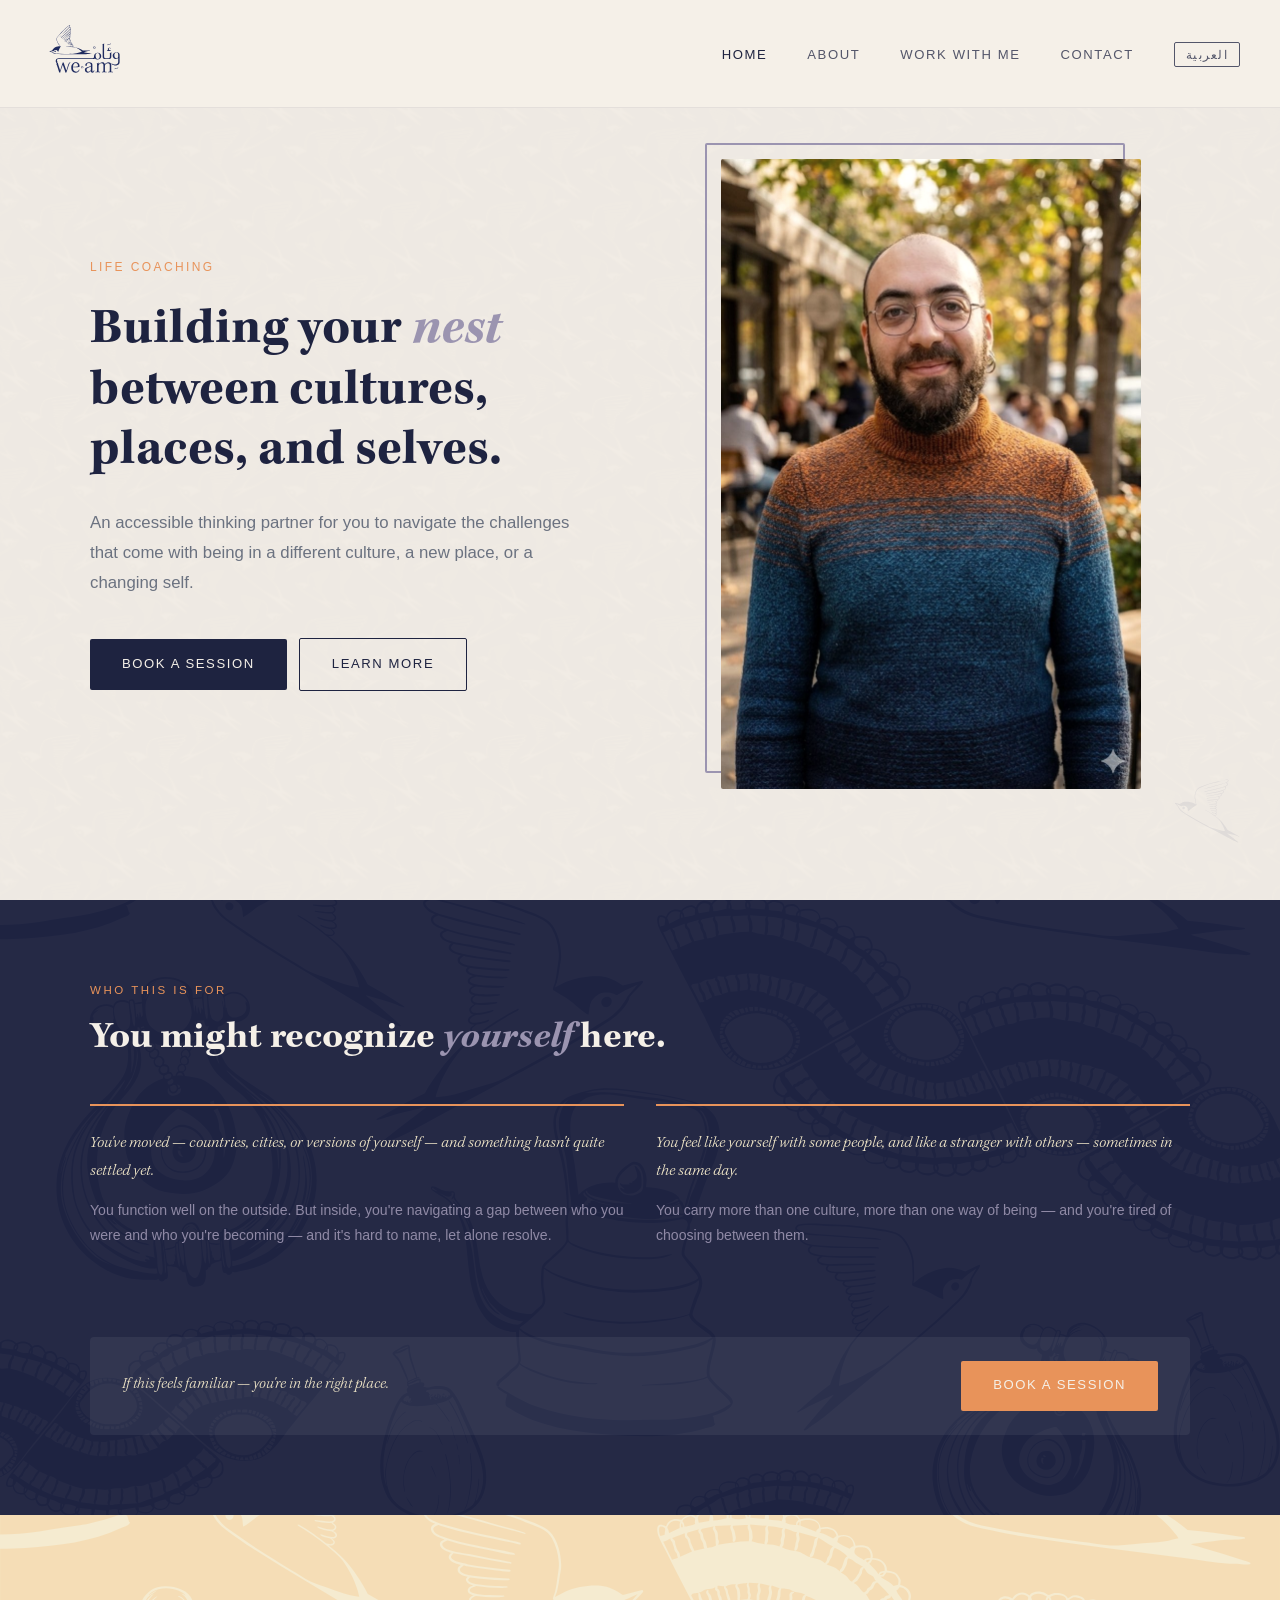
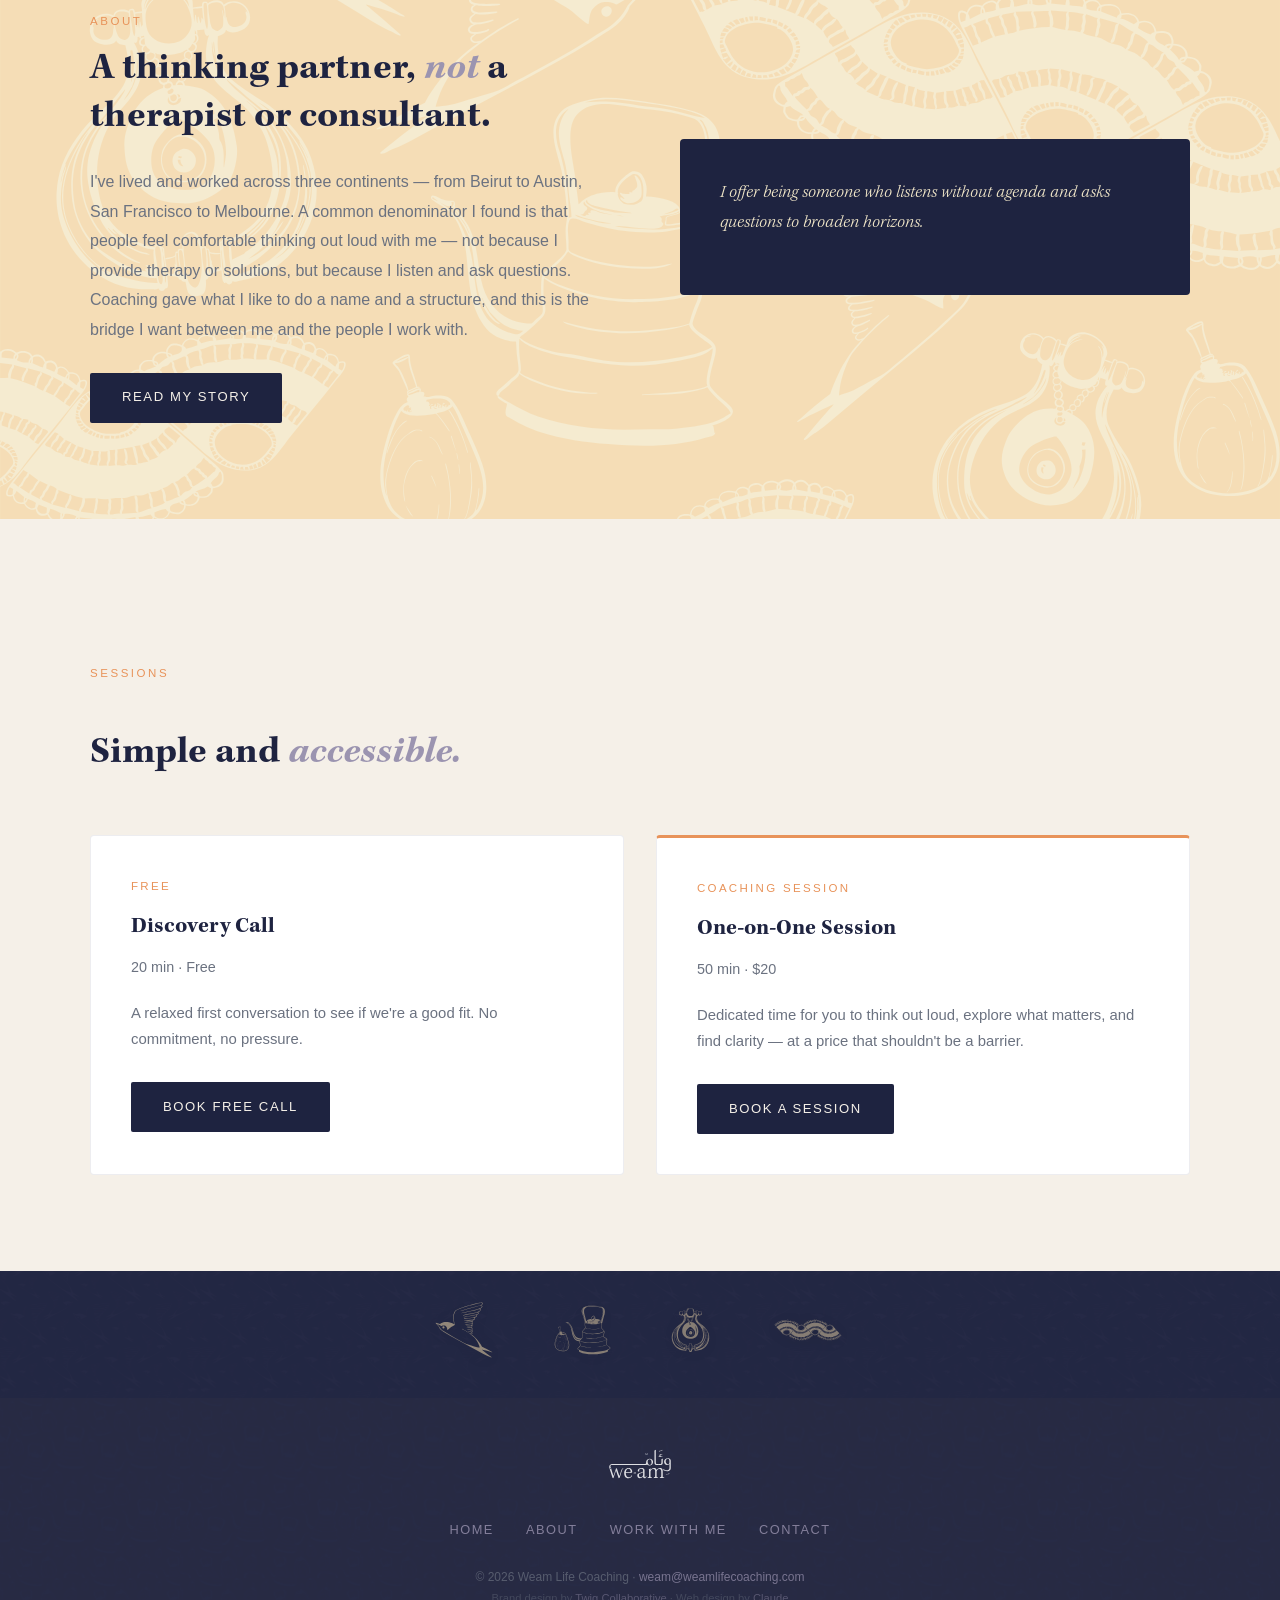
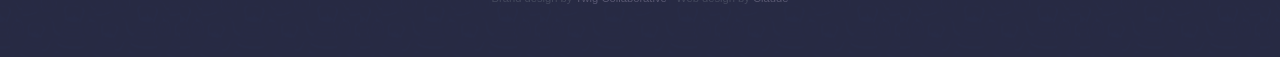
==== commit b2e5350f: "Add files via upload" ====
--- a/index.html
+++ b/index.html
@@ -89,30 +89,9 @@
             <span data-ar style="font-family:'GE Elegant',serif;direction:rtl;">عم تحمل أكتر من ثقافة وحدة أو طريقة حياة وحدة، وتعبت من الإختيار بيناتن.</span>
           </p>
         </div>
-        <div style="padding:1.5rem 0;border-top:2px solid var(--orange);">
-          <p style="font-family:var(--font-primary);font-size:1rem;font-style:italic;color:var(--limestone);line-height:1.75;margin-bottom:0.75rem;">
-            <span data-en>You want to grow — but on your own terms, at your own pace, without performing progress for anyone.</span>
-            <span data-ar style="font-family:'GE Elegant',serif;direction:rtl;">بدّك تتغيّر وتنما — بس بشروطك وعسرعتك، من دون ما تعرض تقدّمك عالنّاس.</span>
-          </p>
-          <p style="font-size:0.88rem;line-height:1.8;color:var(--lavender);opacity:0.9;">
-            <span data-en>You know something needs to shift. You just need space to figure out what — and someone to think it through with.</span>
-            <span data-ar style="font-family:'GE Elegant',serif;direction:rtl;">بتعرف إنّو في شي لازم يتغيّر، بس بدّك مساحة تفهمو، وحدا يفكّر معك.</span>
-          </p>
-        </div>
-        <div style="padding:1.5rem 0;border-top:2px solid var(--orange);">
-          <p style="font-family:var(--font-primary);font-size:1rem;font-style:italic;color:var(--limestone);line-height:1.75;margin-bottom:0.75rem;">
-            <span data-en>You're not in crisis. You're just in the middle of something — and you'd like to come out of it more yourself, not less.</span>
-            <span data-ar style="font-family:'GE Elegant',serif;direction:rtl;">انت مش بأزمة، بس بخضمّ موضوع معيّن — وبدّك تطلع منو أقرب عنفسك، مش أبعد.</span>
-          </p>
-          <p style="font-size:0.88rem;line-height:1.8;color:var(--lavender);opacity:0.9;">
-            <span data-en>You dream of feeling at home — in your skin, in your work, in your relationships — wherever you are in the world.</span>
-            <span data-ar style="font-family:'GE Elegant',serif;direction:rtl;">بتحلم تحس حالك بالبيت — مرتاح مع حالك، بشغلك، بعلاقاتك — وين ما كنت بالعالم.</span>
-          </p>
-        </div>
-      </div>
-      <div style="margin-top:2rem;padding:1.5rem 2rem;background:rgba(255,255,255,0.06);border-radius:4px;display:flex;align-items:center;justify-content:space-between;flex-wrap:wrap;gap:1rem;">
+      <div style="margin-top:2rem;padding:1.5rem 2rem;background:rgba(255,255,255,0.06);border-radius:4px;display:flex;align-items:center;justify-content:space-between;flex-wrap:wrap;gap:1rem;grid-column:1 / -1;">
         <p style="font-family:var(--font-primary);font-style:italic;font-size:0.95rem;color:var(--limestone);line-height:1.7;max-width:500px;margin:0;">
-          <span data-en>If any of this feels familiar — you're in the right place.</span>
+          <span data-en>If this feels familiar — you're in the right place.</span>
           <span data-ar style="font-family:'GE Elegant',serif;direction:rtl;">اذا حسّيت انّو بعض هالأمور بتنطبق عليك، فإنت بالمكان الصّح.</span>
         </p>
         <a href="work-with-me.html" class="btn btn-primary" style="background:var(--orange);white-space:nowrap;">
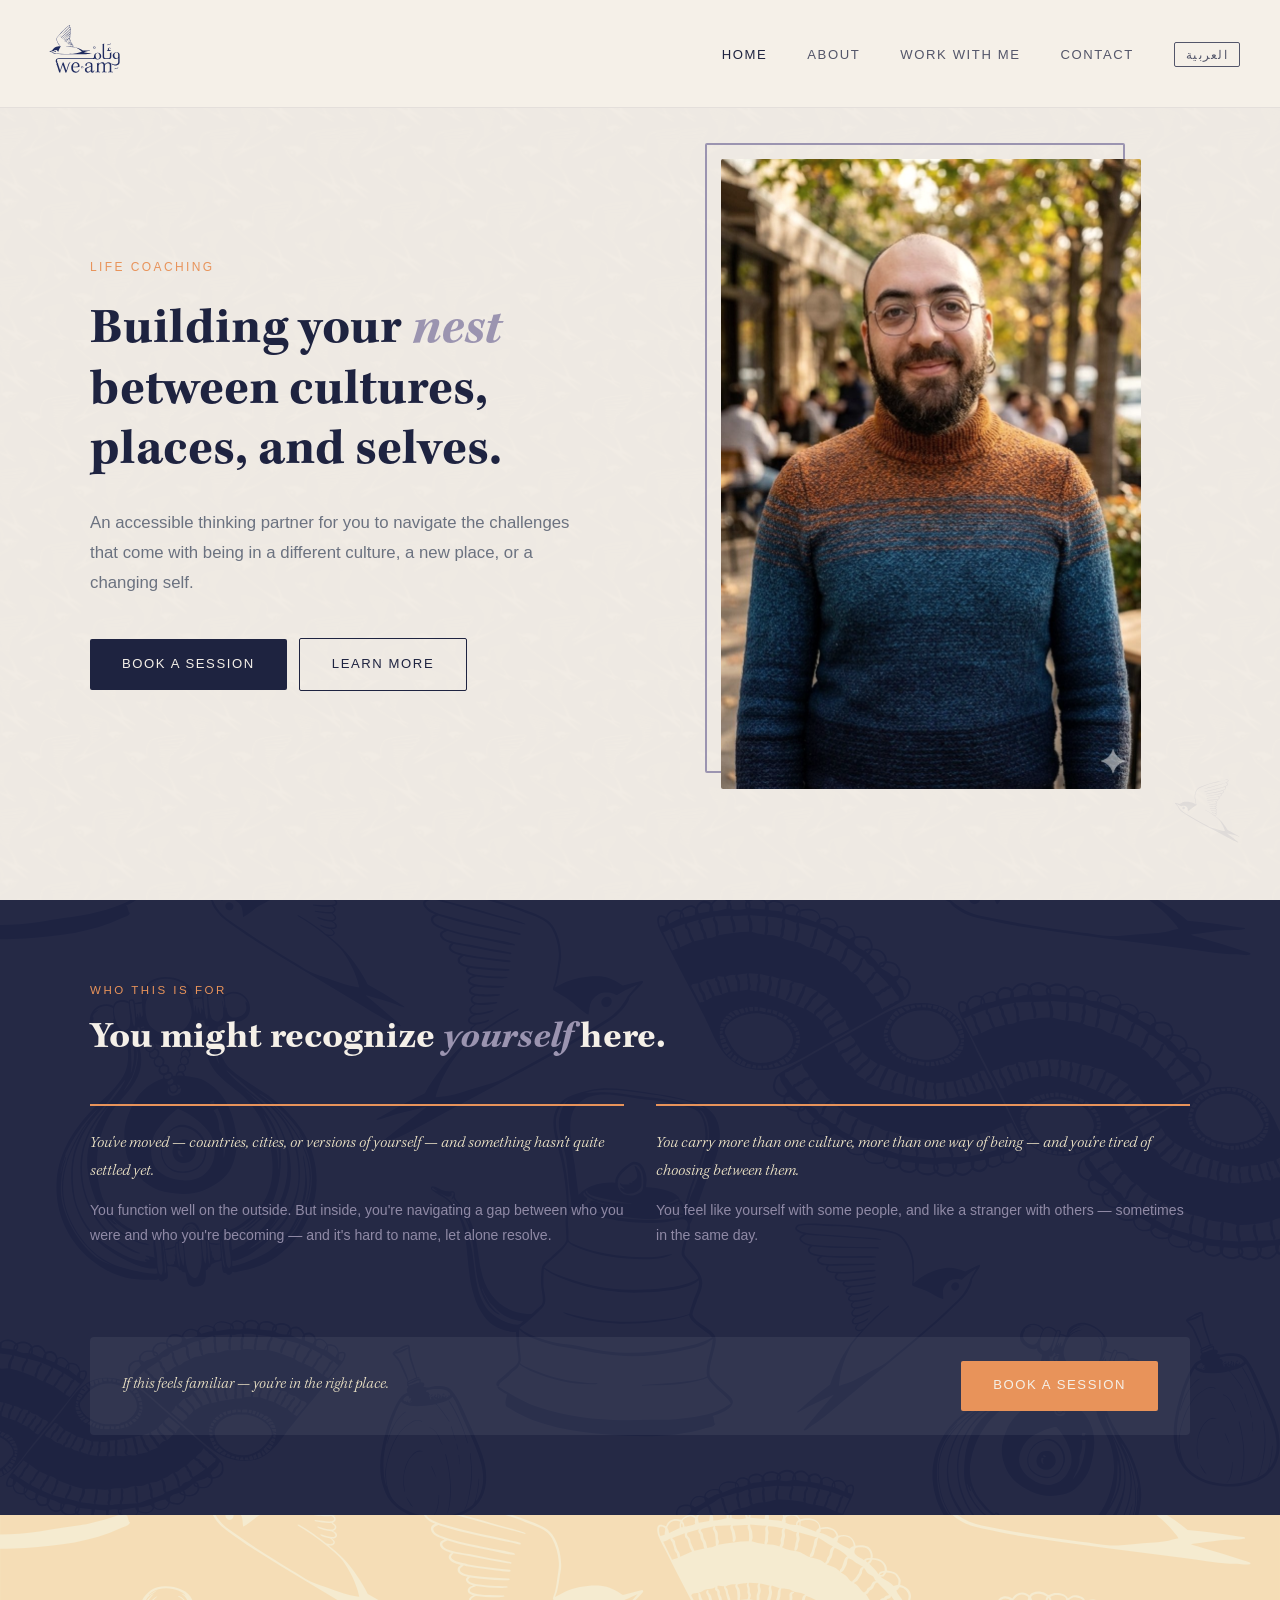
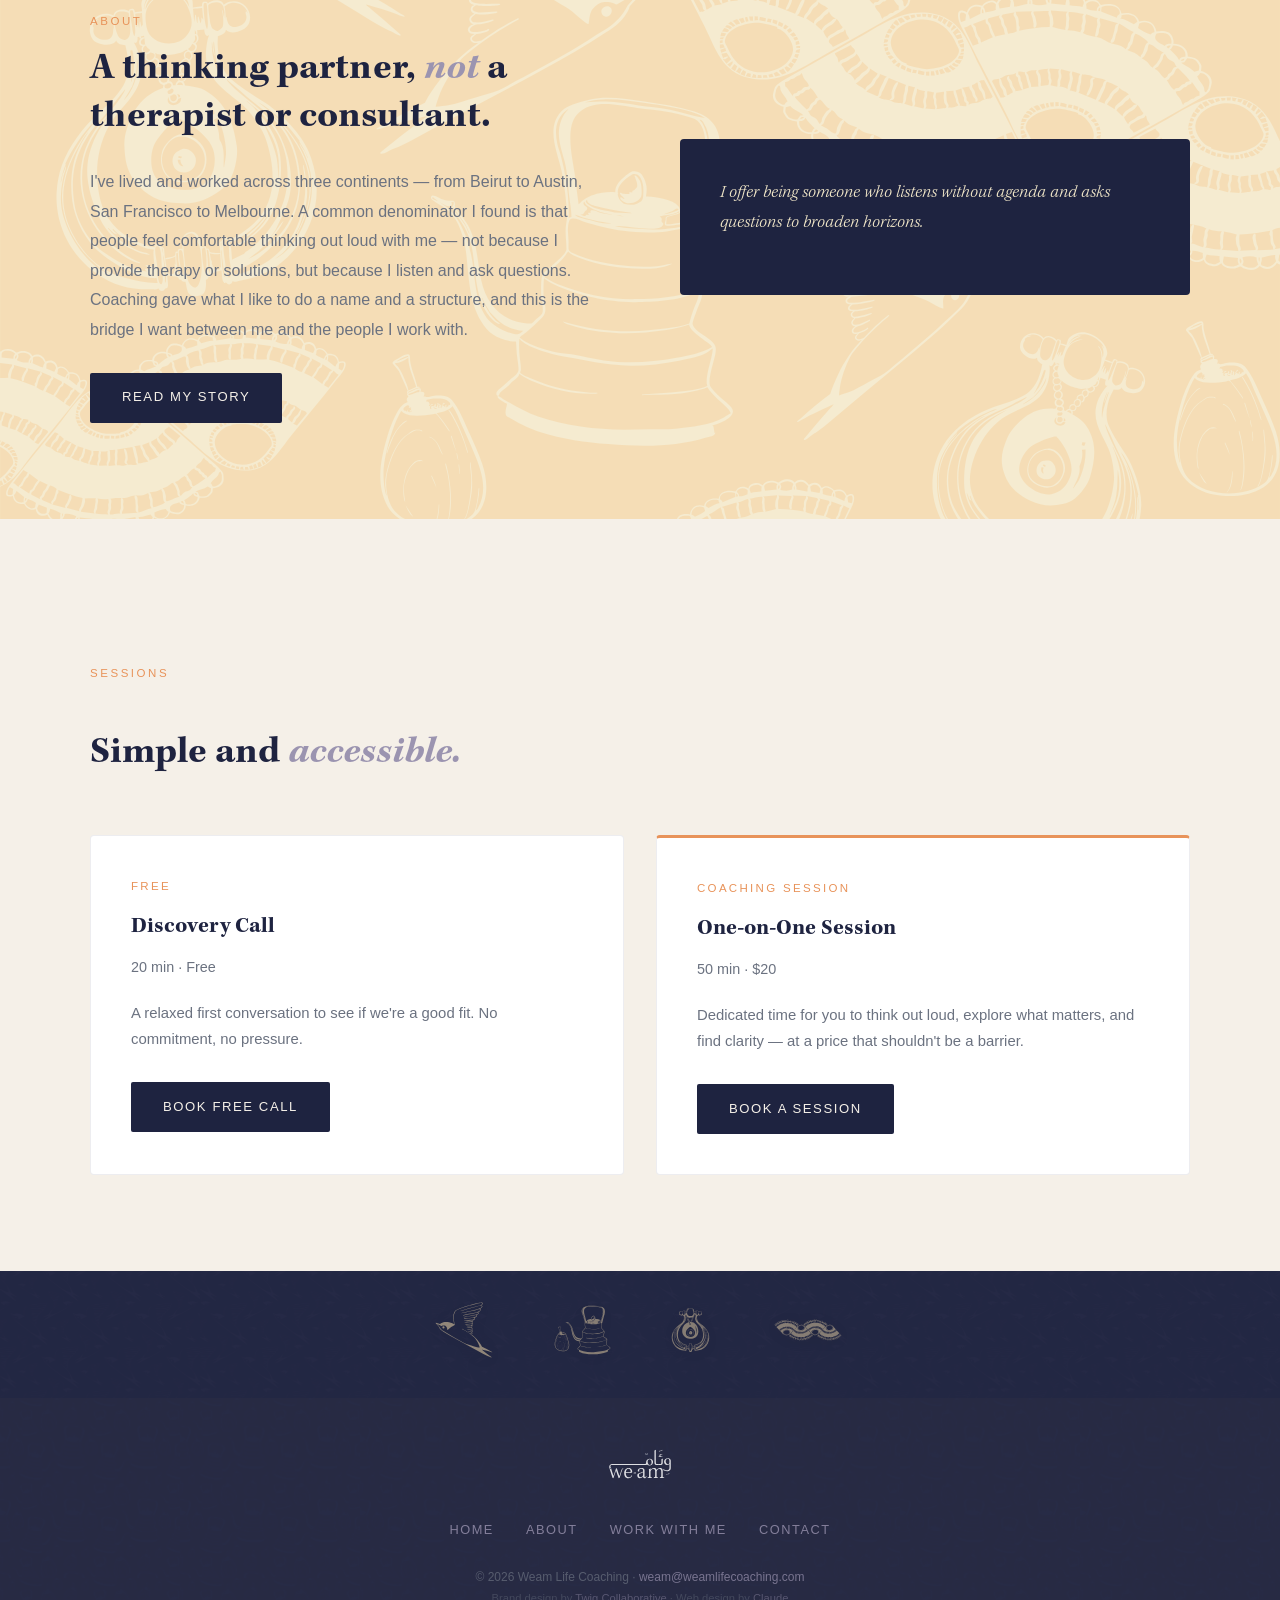
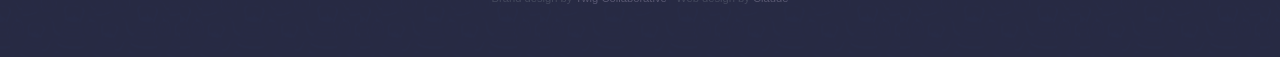
==== commit 6d66b8ce: "Add files via upload" ====
--- a/index.html
+++ b/index.html
@@ -81,11 +81,11 @@
         </div>
         <div style="padding:1.5rem 0;border-top:2px solid var(--orange);">
           <p style="font-family:var(--font-primary);font-size:1rem;font-style:italic;color:var(--limestone);line-height:1.75;margin-bottom:0.75rem;">
-            <span data-en>You feel like yourself with some people, and like a stranger with others — sometimes in the same day.</span>
+            <span data-en>You carry more than one culture, more than one way of being — and you're tired of choosing between them.</span>
             <span data-ar style="font-family:'GE Elegant',serif;direction:rtl;">بتحس حالك عم تكون نفسك مع بعض الناس، وعم تكون غريب مع البعض اللآخر — أحيان بنفس اليوم.</span>
           </p>
           <p style="font-size:0.88rem;line-height:1.8;color:var(--lavender);opacity:0.9;">
-            <span data-en>You carry more than one culture, more than one way of being — and you're tired of choosing between them.</span>
+            <span data-en>You feel like yourself with some people, and like a stranger with others — sometimes in the same day.</span>
             <span data-ar style="font-family:'GE Elegant',serif;direction:rtl;">عم تحمل أكتر من ثقافة وحدة أو طريقة حياة وحدة، وتعبت من الإختيار بيناتن.</span>
           </p>
         </div>
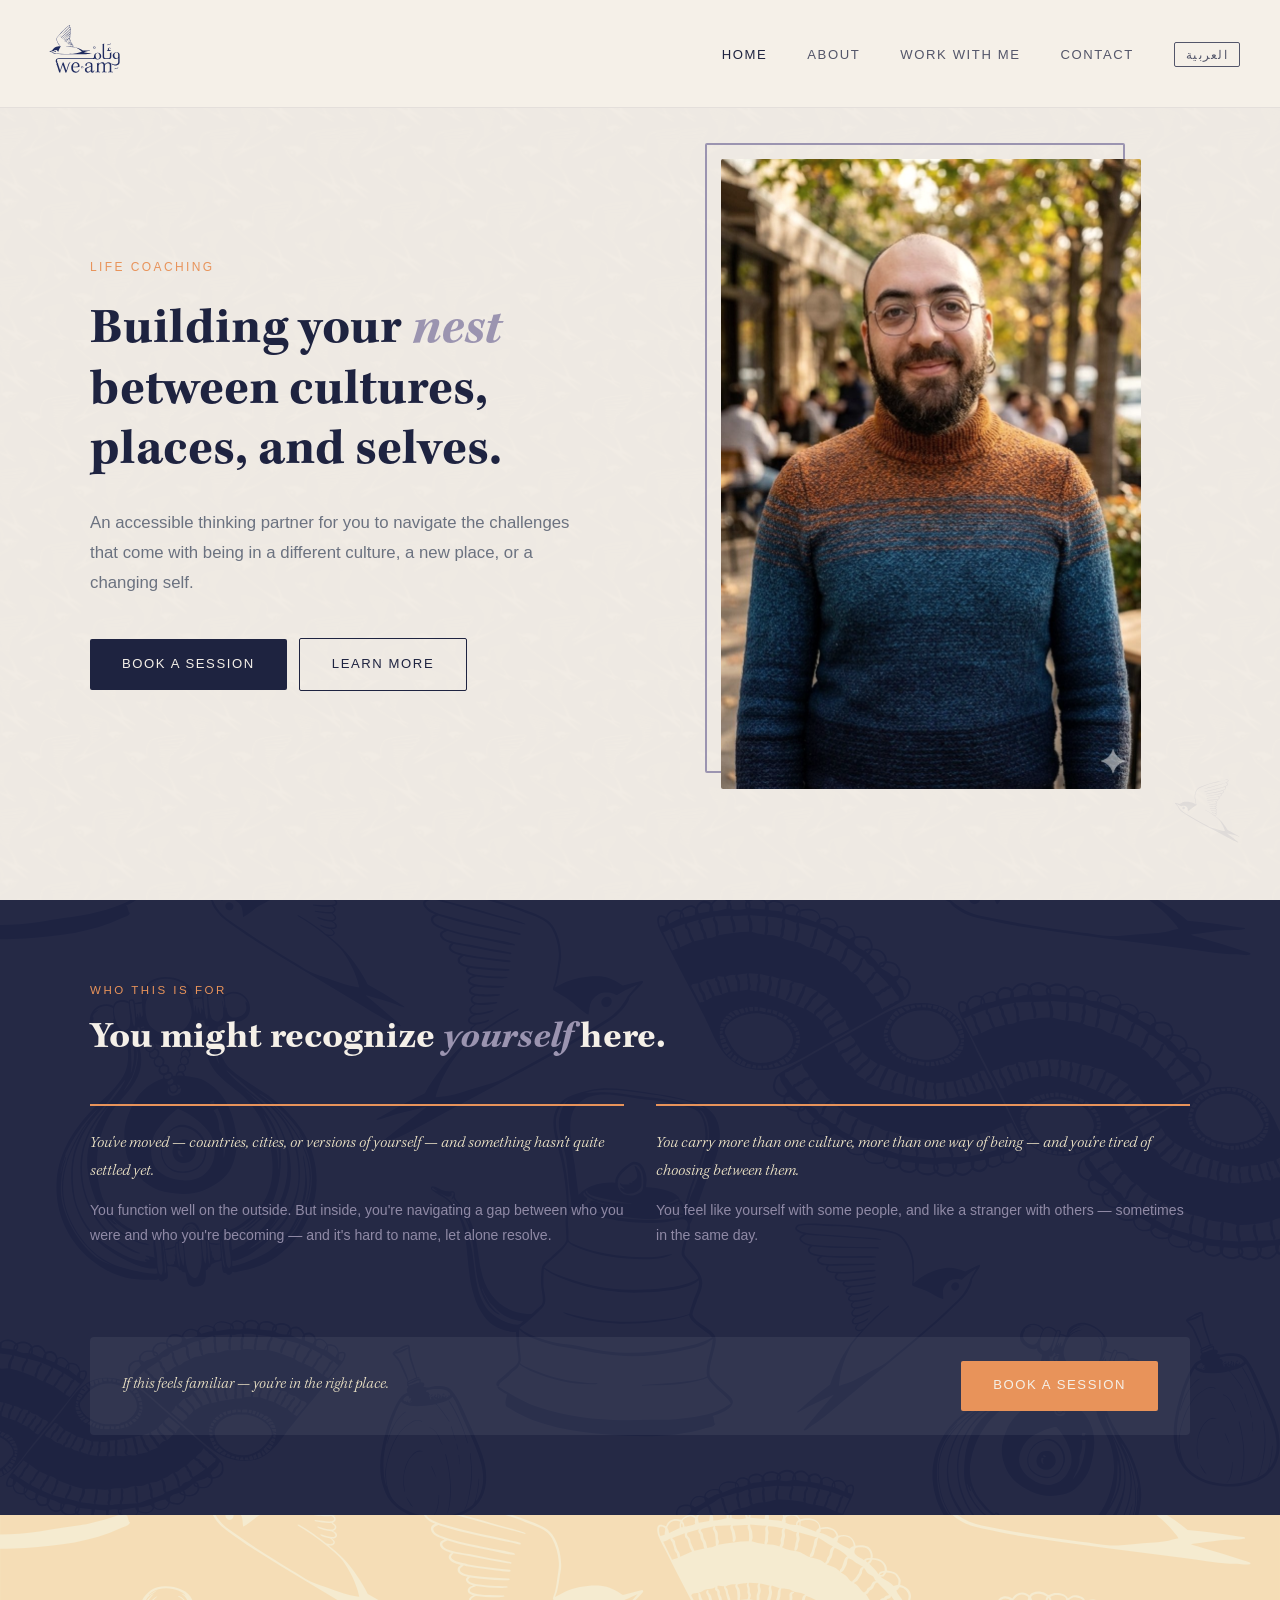
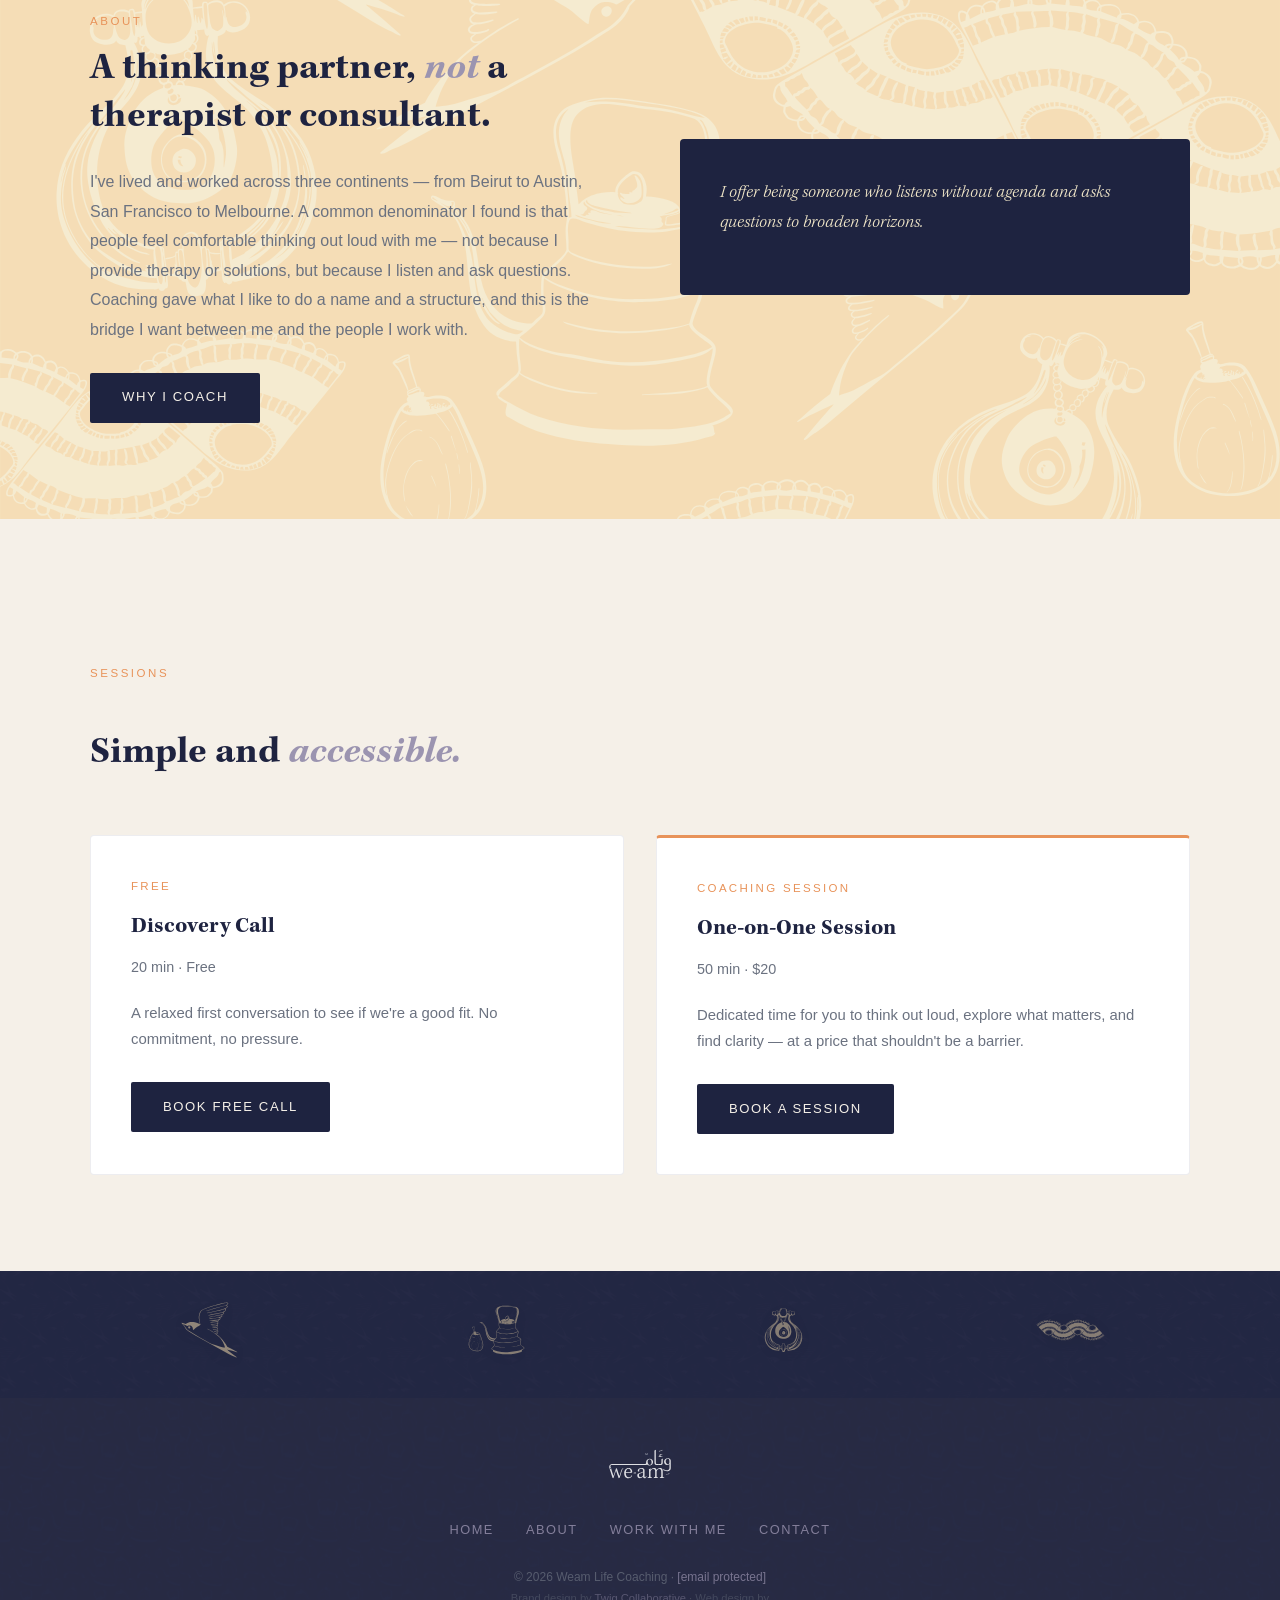
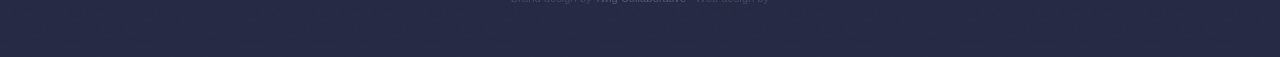
==== commit c5dc1170: "Add files via upload" ====
--- a/index.html
+++ b/index.html
@@ -82,17 +82,17 @@
         <div style="padding:1.5rem 0;border-top:2px solid var(--orange);">
           <p style="font-family:var(--font-primary);font-size:1rem;font-style:italic;color:var(--limestone);line-height:1.75;margin-bottom:0.75rem;">
             <span data-en>You carry more than one culture, more than one way of being — and you're tired of choosing between them.</span>
-            <span data-ar style="font-family:'GE Elegant',serif;direction:rtl;">بتحس حالك عم تكون نفسك مع بعض الناس، وعم تكون غريب مع البعض اللآخر — أحيان بنفس اليوم.</span>
+            <span data-ar style="font-family:'GE Elegant',serif;direction:rtl;">عم تحمل أكتر من ثقافة وحدة أو طريقة حياة وحدة، وتعبت من الإختيار بيناتن.</span>
           </p>
           <p style="font-size:0.88rem;line-height:1.8;color:var(--lavender);opacity:0.9;">
             <span data-en>You feel like yourself with some people, and like a stranger with others — sometimes in the same day.</span>
-            <span data-ar style="font-family:'GE Elegant',serif;direction:rtl;">عم تحمل أكتر من ثقافة وحدة أو طريقة حياة وحدة، وتعبت من الإختيار بيناتن.</span>
+            <span data-ar style="font-family:'GE Elegant',serif;direction:rtl;">بتحس حالك عم تكون نفسك مع بعض الناس، وعم تكون غريب مع البعض اللآخر — أحيان بنفس اليوم.</span>
           </p>
         </div>
       <div style="margin-top:2rem;padding:1.5rem 2rem;background:rgba(255,255,255,0.06);border-radius:4px;display:flex;align-items:center;justify-content:space-between;flex-wrap:wrap;gap:1rem;grid-column:1 / -1;">
         <p style="font-family:var(--font-primary);font-style:italic;font-size:0.95rem;color:var(--limestone);line-height:1.7;max-width:500px;margin:0;">
           <span data-en>If this feels familiar — you're in the right place.</span>
-          <span data-ar style="font-family:'GE Elegant',serif;direction:rtl;">اذا حسّيت انّو بعض هالأمور بتنطبق عليك، فإنت بالمكان الصّح.</span>
+          <span data-ar style="font-family:'GE Elegant',serif;direction:rtl;">اذا حسّيت انّو هالأمور بتنطبق عليك، فإنت بالمكان الصّح.</span>
         </p>
         <a href="work-with-me.html" class="btn btn-primary" style="background:var(--orange);white-space:nowrap;">
           <span data-en>Book a Session</span><span data-ar>احجز جلسة</span>
@@ -115,7 +115,7 @@
         <span data-ar style="font-family:'GE Elegant',serif;direction:rtl;">عشت واشتغلت على تلات قارّات — من بيروت لأوستن، ومن سان فرانسيسكو لملبورن. القاسم المشترك اللي لقيتو هو إنو الناس بترتاح تفكّر بصوت عالي معي — مش لأنّي بقدّم علاج أو حلول، بس لأنّي بسمع وبسأل أسئلة ممكن تساعد. التّدريب الحياتي أعطى لهيدا الشّي اسم وهيكل، وهيدا هو الجسر اللي بدّي يكون بيني وبين الناس اللي بشتغل معن.</span>
       </p>
       <br>
-      <a href="about.html" class="btn btn-primary"><span data-en>Read My Story</span><span data-ar>اقرأ قصتي</span></a>
+      <a href="about.html" class="btn btn-primary"><span data-en>Why I Coach</span><span data-ar>ليش صرت مدرّب حياة</span></a>
     </div>
     <div style="position:relative;">
       <div style="background:var(--ink);border-radius:4px;padding:2.5rem;color:var(--chalk);">
@@ -157,21 +157,21 @@
   <div style="position:absolute;inset:0;background-image:url('assets/Swallow_Pattern.svg');background-size:200px;background-repeat:repeat;opacity:0.06;pointer-events:none;"></div>
   <div style="max-width:var(--max-width);margin:0 auto;position:relative;z-index:1;">
 
-    <div style="display:flex;justify-content:center;align-items:center;gap:3rem;flex-wrap:wrap;">
+    <div class="motifs-strip-inner" style="display:flex;justify-content:center;align-items:center;gap:3rem;flex-wrap:nowrap;">
 
-      <div style="text-align:center;">
+      <div style="text-align:center;flex:1;">
         <img src="assets/Logo_Mark_Light.svg" alt="Swallow" style="height:70px;opacity:0.5;filter:drop-shadow(0 2px 8px rgba(0,0,0,0.2));">
         
       </div>
-      <div style="text-align:center;">
+      <div style="text-align:center;flex:1;">
         <img src="assets/Matte_Light.svg" alt="Matte" style="height:60px;opacity:0.45;filter:drop-shadow(0 2px 8px rgba(0,0,0,0.2));">
         
       </div>
-      <div style="text-align:center;">
+      <div style="text-align:center;flex:1;">
         <img src="assets/Evil_Eye_Light.svg" alt="Evil Eye" style="height:60px;opacity:0.45;filter:drop-shadow(0 2px 8px rgba(0,0,0,0.2));">
         
       </div>
-      <div style="text-align:center;">
+      <div style="text-align:center;flex:1;">
         <img src="assets/Dantelle_Light.svg" alt="Dantelle" style="height:44px;opacity:0.45;filter:drop-shadow(0 2px 8px rgba(0,0,0,0.2));">
         
       </div>
@@ -189,10 +189,5 @@
     <li><a href="work-with-me.html"><span data-en>Work With Me</span><span data-ar>اشتغل معي</span></a></li>
     <li><a href="contact.html"><span data-en>Contact</span><span data-ar>تواصل</span></a></li>
   </ul>
-  <p class="footer-copy">© 2026 Weam Life Coaching · <a href="mailto:weam@weamlifecoaching.com" style="color:var(--lavender);text-decoration:none;">weam@weamlifecoaching.com</a>
-  <br><span style="font-size:0.7rem;opacity:0.6;">Brand design by <a href="https://www.twigcollaborative.com/" target="_blank" style="color:var(--lavender);text-decoration:none;">Twig Collaborative</a> · Web design by <a href="https://claude.ai" target="_blank" style="color:var(--lavender);text-decoration:none;">Claude</a></span></p>
-</footer>
-
-<script src="script.js"></script>
-</body>
-</html>
+  <p class="footer-copy">© 2026 Weam Life Coaching · <a href="/cdn-cgi/l/email-protection#b0c7d5d1ddf0c7d5d1dddcd9d6d5d3dfd1d3d8d9ded79ed3dfdd" style="color:var(--lavender);text-decoration:none;"><span class="__cf_email__" data-cfemail="b1c6d4d0dcf1c6d4d0dcddd8d7d4d2ded0d2d9d8dfd69fd2dedc">[email&#160;protected]</span></a>
+  <br><span style="font-size:0.7rem;opacity:0.6;">Brand design by <a href="https://www.twigcollaborative.com/" target="_blank" style="color:var(--lavender);text-decoration:none;">Twig Collaborative</a> · Web design by <a href="https://claude.ai" targ
--- a/style.css
+++ b/style.css
@@ -727,3 +727,64 @@
   padding-right: 2rem;
   padding-left: 0;
 }
+
+/* ── FULL WIDTH BUTTONS ON MOBILE ── */
+@media (max-width: 768px) {
+  .btn {
+    display: block;
+    width: 100%;
+    text-align: center;
+    box-sizing: border-box;
+  }
+
+  /* Ensure btn groups stack and fill width */
+  .hero-btn-group {
+    flex-direction: column;
+    width: 100%;
+  }
+
+  .hero-btn-group .btn {
+    width: 100%;
+    margin-left: 0;
+  }
+
+  /* Session cards, CTA, and standalone buttons */
+  .session-card .btn,
+  .session-full-card .btn,
+  .about-bio-text .btn,
+  .what-to-expect .btn {
+    width: 100%;
+    display: block;
+    text-align: center;
+  }
+
+  /* Who This Is For closing strip button */
+  .philosophy .btn,
+  section .btn {
+    width: 100%;
+    display: block;
+    text-align: center;
+  }
+
+  /* Override inline flex on closing strip */
+  [style*="justify-content:space-between"] {
+    flex-direction: column;
+    align-items: stretch !important;
+  }
+
+  [style*="justify-content:space-between"] .btn {
+    width: 100%;
+    text-align: center;
+  }
+}
+
+/* ── MOTIFS STRIP — 4 icons on one line on mobile ── */
+@media (max-width: 600px) {
+  .motifs-strip-inner {
+    gap: 1rem !important;
+  }
+
+  .motifs-strip-inner img {
+    height: 40px !important;
+  }
+}
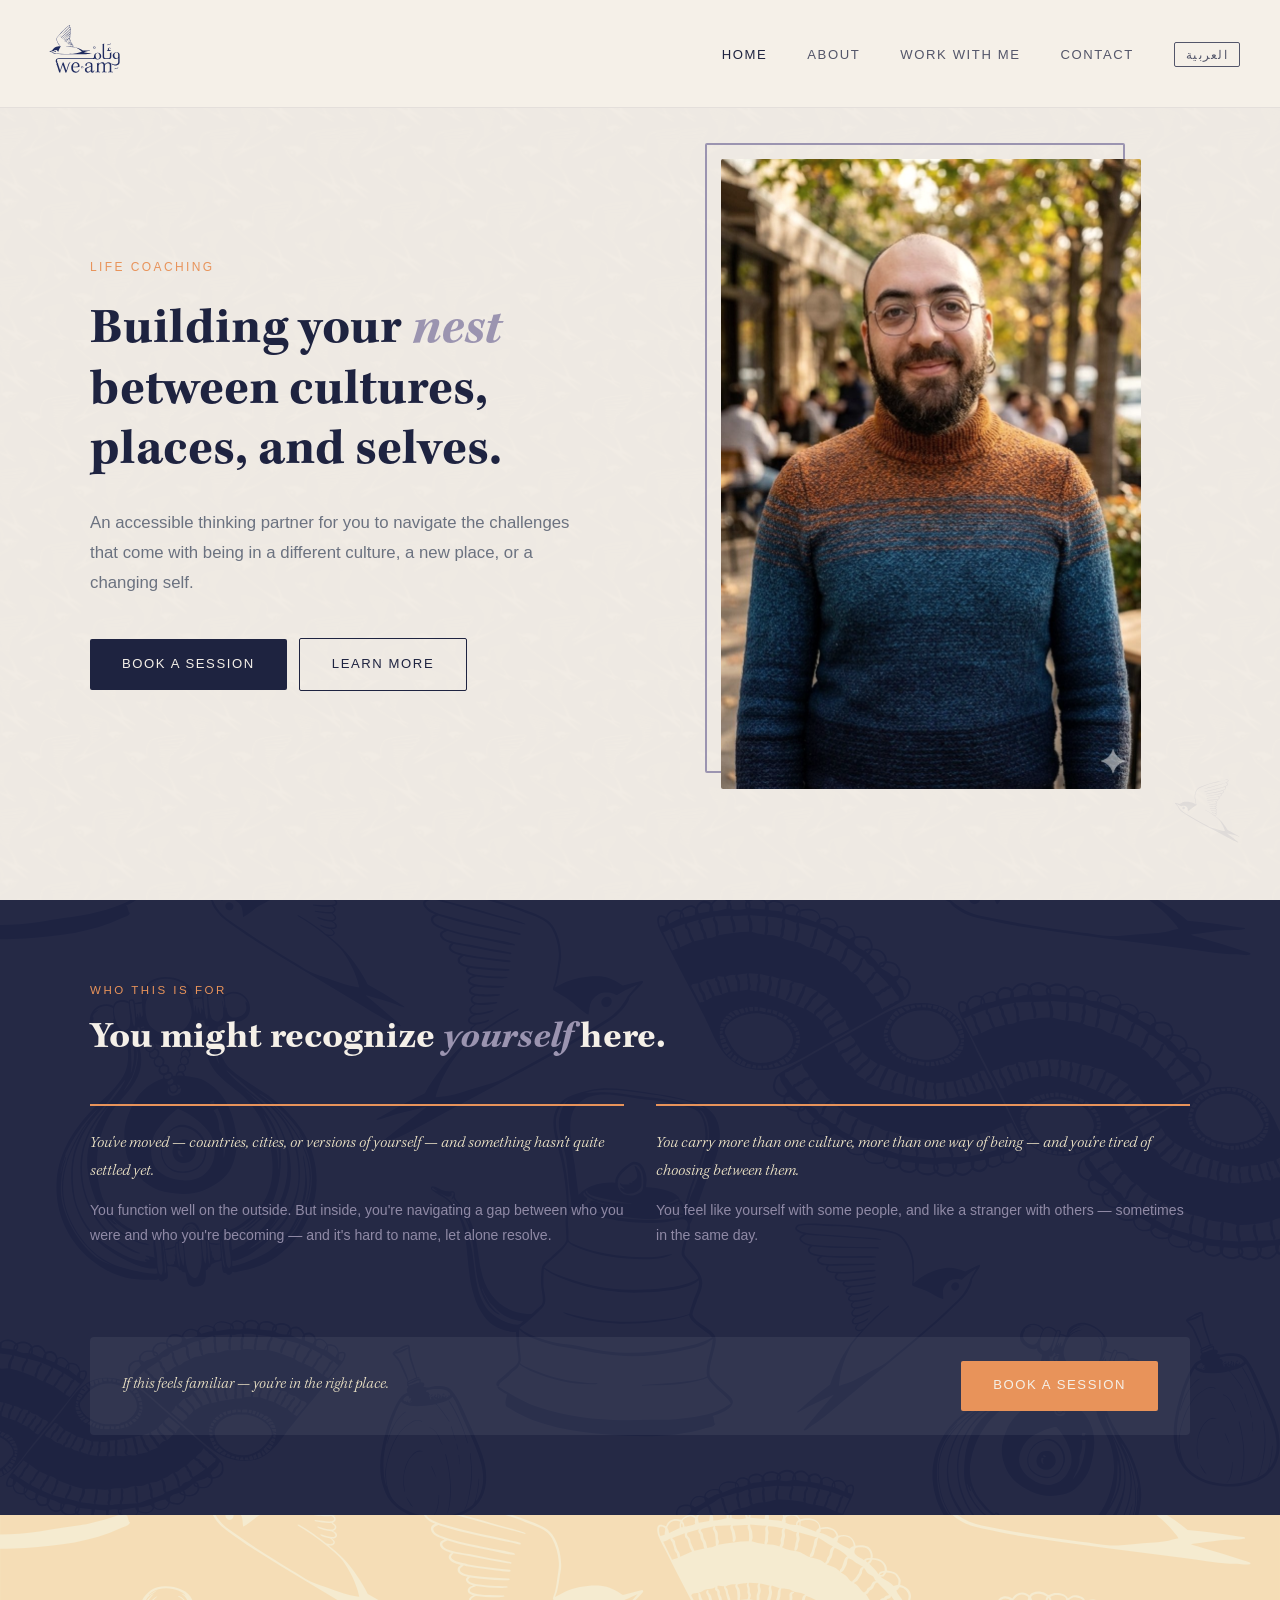
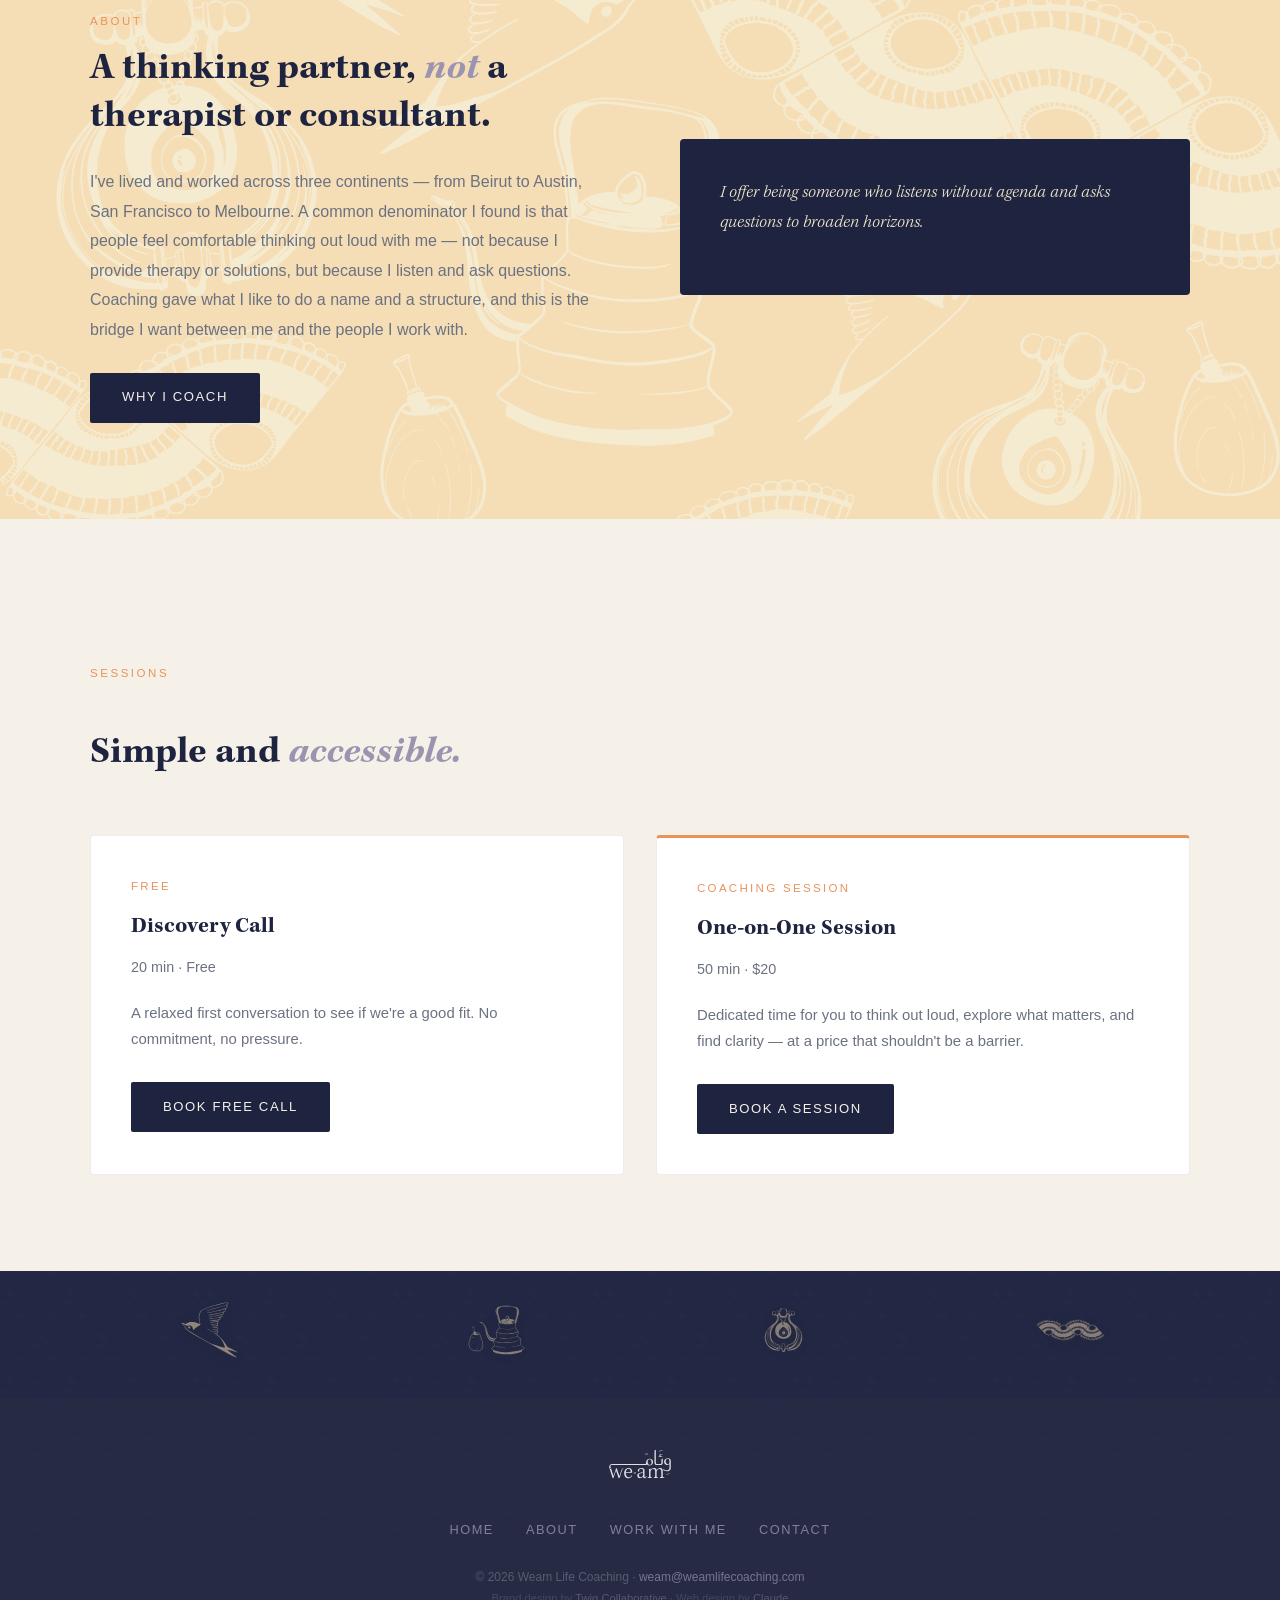
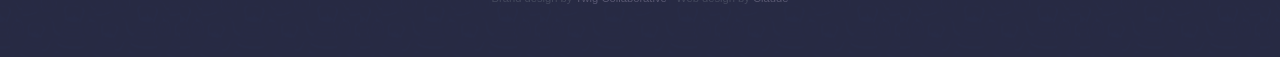
==== commit 4c379bcf: "Add files via upload" ====
--- a/index.html
+++ b/index.html
@@ -179,6 +179,7 @@
   </div>
 </section>
 
+
 <footer style="position:relative;overflow:hidden;"><div style="position:absolute;inset:0;background-image:url('assets/Matte_Pattern.svg');background-size:180px;background-repeat:repeat;opacity:0.04;pointer-events:none;z-index:0;"></div><div style="position:relative;z-index:1;display:contents;">
   <div class="footer-logo">
     <img src="assets/Secondary_Logo_Light.svg" alt="Weam Life Coaching" style="height:36px;">
@@ -189,5 +190,11 @@
     <li><a href="work-with-me.html"><span data-en>Work With Me</span><span data-ar>اشتغل معي</span></a></li>
     <li><a href="contact.html"><span data-en>Contact</span><span data-ar>تواصل</span></a></li>
   </ul>
-  <p class="footer-copy">© 2026 Weam Life Coaching · <a href="/cdn-cgi/l/email-protection#b0c7d5d1ddf0c7d5d1dddcd9d6d5d3dfd1d3d8d9ded79ed3dfdd" style="color:var(--lavender);text-decoration:none;"><span class="__cf_email__" data-cfemail="b1c6d4d0dcf1c6d4d0dcddd8d7d4d2ded0d2d9d8dfd69fd2dedc">[email&#160;protected]</span></a>
-  <br><span style="font-size:0.7rem;opacity:0.6;">Brand design by <a href="https://www.twigcollaborative.com/" target="_blank" style="color:var(--lavender);text-decoration:none;">Twig Collaborative</a> · Web design by <a href="https://claude.ai" targ+  <p class="footer-copy">© 2026 Weam Life Coaching · <a href="mailto:weam@weamlifecoaching.com" style="color:var(--lavender);text-decoration:none;">weam@weamlifecoaching.com</a>
+  <br><span style="font-size:0.7rem;opacity:0.6;">Brand design by <a href="https://www.twigcollaborative.com/" target="_blank" style="color:var(--lavender);text-decoration:none;">Twig Collaborative</a> · Web design by <a href="https://claude.ai" target="_blank" style="color:var(--lavender);text-decoration:none;">Claude</a></span>
+</p>
+</footer>
+
+<script src="script.js"></script>
+</body>
+</html>
